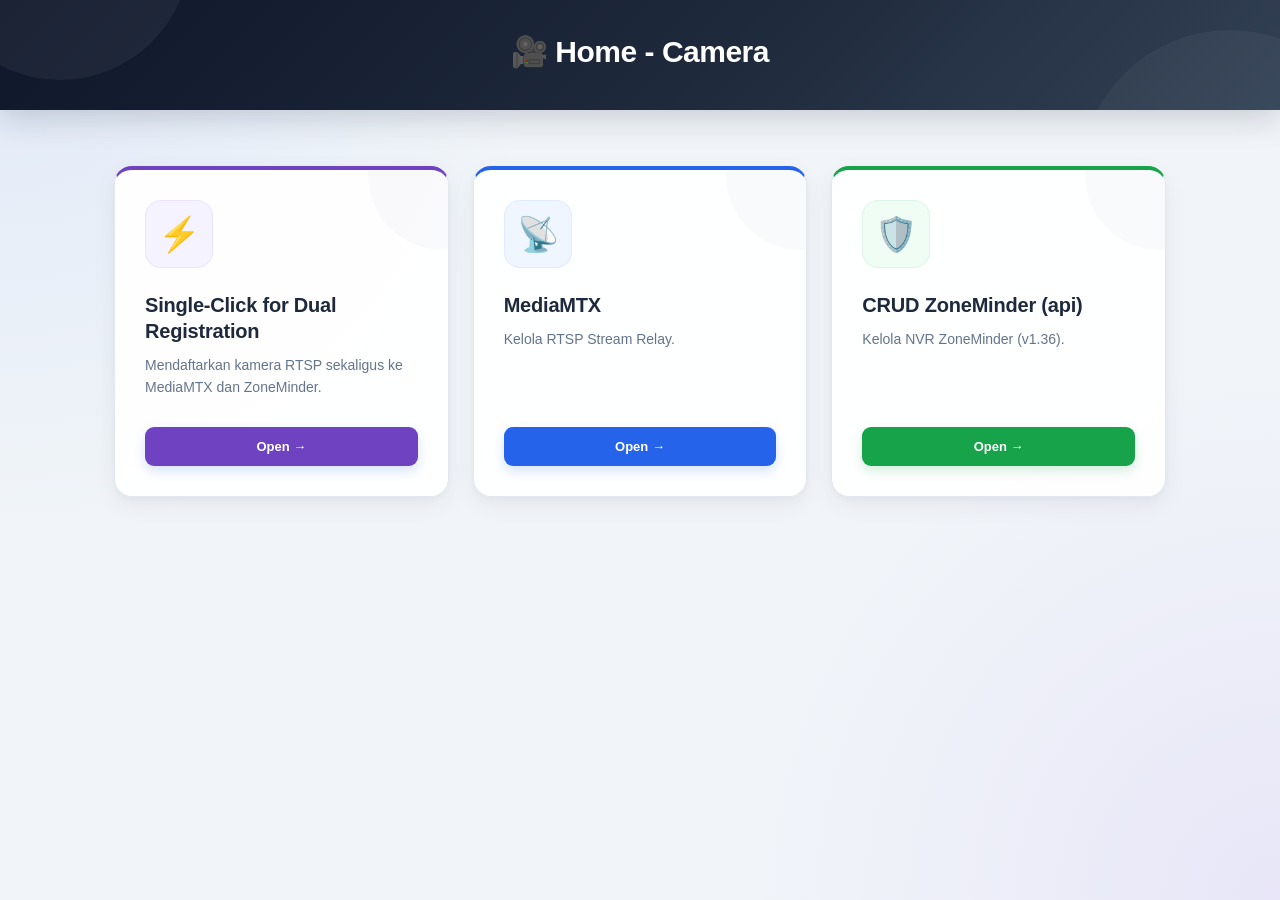
==== html_dashboard/index.html @ dc520fe9 "Update project" ====
<!DOCTYPE html>
<html lang="id">
  <head>
    <meta charset="UTF-8">
    <meta name="viewport" content="width=device-width, initial-scale=1.0">
    <title>UI Interface — Central Camera Management Portal</title>
    <style>
      :root {
        --primary-color: #1e293b;
        --primary-dark: #0f172a;
        --accent-color: #2563eb;
        --success-color: #16a34a;
        --purple-color: #7c3aed;
        --bg-color: #f1f5f9;
        --card-bg: rgba(255, 255, 255, 0.96);
        --text-color: #334155;
        --muted-color: #64748b;
        --border-color: #e2e8f0;
      }

      * {
        box-sizing: border-box;
      }

      body {
        margin: 0;
        min-height: 100vh;
        font-family: "Segoe UI", Tahoma, Geneva, Verdana, sans-serif;
        color: var(--text-color);
        background: radial-gradient(circle at top left, rgba(37, 99, 235, 0.08), transparent 35%), radial-gradient(circle at bottom right, rgba(124, 58, 237, 0.08), transparent 35%), var(--bg-color);
        display: flex;
        flex-direction: column;
      }

      header {
        position: relative;
        padding: 34px 24px;
        text-align: center;
        color: #fff;
        background: linear-gradient(135deg, #0f172a 0%, #1e293b 55%, #334155 100%);
        box-shadow: 0 8px 30px rgba(15, 23, 42, 0.18);
        overflow: hidden;
      }

      header::before,
      header::after {
        content: "";
        position: absolute;
        border-radius: 50%;
        pointer-events: none;
      }

      header::before {
        width: 260px;
        height: 260px;
        top: -180px;
        left: -70px;
        background: rgba(255, 255, 255, 0.05);
      }

      header::after {
        width: 300px;
        height: 300px;
        right: -100px;
        bottom: -220px;
        background: rgba(255, 255, 255, 0.04);
      }

      header h1 {
        position: relative;
        z-index: 1;
        margin: 0;
        font-size: clamp(22px, 4vw, 30px);
        font-weight: 700;
        letter-spacing: -0.5px;
      }

      header p {
        margin: 7px 0 0;
        font-size: 13px;
        opacity: 0.8;
      }

      .container {
        width: 100%;
        max-width: 1100px;
        margin: 0 auto;
        padding: 56px 24px 70px;
      }

      .portal-grid {
        display: grid;
        grid-template-columns: repeat(3, minmax(0, 1fr));
        gap: 24px;
      }

      .portal-card {
        position: relative;
        min-height: 310px;
        padding: 30px;
        display: flex;
        flex-direction: column;
        justify-content: space-between;
        overflow: hidden;
        color: inherit;
        text-decoration: none;
        background: var(--card-bg);
        border: 1px solid var(--border-color);
        border-top: 4px solid var(--accent-color);
        border-radius: 18px;
        box-shadow: 0 8px 25px rgba(15, 23, 42, 0.06), 0 2px 5px rgba(15, 23, 42, 0.03);
        transition: transform 0.25s ease, box-shadow 0.25s ease, border-color 0.25s ease;
      }

      .portal-card::after {
        content: "";
        position: absolute;
        width: 150px;
        height: 150px;
        right: -70px;
        top: -70px;
        border-radius: 50%;
        background: currentColor;
        opacity: 0.025;
        pointer-events: none;
      }

      .portal-card:hover {
        transform: translateY(-7px);
        box-shadow: 0 18px 40px rgba(15, 23, 42, 0.12), 0 5px 12px rgba(15, 23, 42, 0.05);
      }

      .portal-card:active {
        transform: translateY(-3px);
      }

      .portal-card.zm {
        border-top-color: var(--success-color);
      }

      .icon {
        width: 68px;
        height: 68px;
        margin-bottom: 24px;
        display: flex;
        align-items: center;
        justify-content: center;
        font-size: 34px;
        border-radius: 16px;
        background: #eff6ff;
        box-shadow: inset 0 0 0 1px rgba(37, 99, 235, 0.08);
      }

      .portal-card:nth-child(1) .icon {
        background: #f5f3ff;
        box-shadow: inset 0 0 0 1px rgba(124, 58, 237, 0.08);
      }

      .portal-card.zm .icon {
        background: #f0fdf4;
        box-shadow: inset 0 0 0 1px rgba(22, 163, 74, 0.08);
      }

      .title {
        margin-bottom: 10px;
        color: var(--primary-color);
        font-size: 20px;
        line-height: 1.3;
        font-weight: 700;
        letter-spacing: -0.2px;
      }

      .desc {
        max-width: 290px;
        margin: 0 0 28px;
        color: var(--muted-color);
        font-size: 14px;
        line-height: 1.6;
      }

      .btn-enter {
        width: 100%;
        padding: 12px 18px;
        display: block;
        color: #fff;
        background: var(--accent-color);
        border-radius: 9px;
        font-size: 13px;
        font-weight: 700;
        text-align: center;
        box-shadow: 0 5px 12px rgba(37, 99, 235, 0.18);
        transition: transform 0.2s ease, filter 0.2s ease, box-shadow 0.2s ease;
      }

      .portal-card:hover .btn-enter {
        filter: brightness(1.05);
        transform: translateY(-1px);
      }

      .portal-card.zm .btn-enter {
        background: var(--success-color);
        box-shadow: 0 5px 12px rgba(22, 163, 74, 0.18);
      }

      @media (max-width: 900px) {
        .portal-grid {
          grid-template-columns: repeat(2, minmax(0, 1fr));
        }
      }

      @media (max-width: 620px) {
        header {
          padding: 28px 18px;
        }

        .container {
          padding: 34px 18px 50px;
        }

        .portal-grid {
          grid-template-columns: 1fr;
          gap: 18px;
        }

        .portal-card {
          min-height: 280px;
          padding: 25px;
        }

        .icon {
          width: 60px;
          height: 60px;
          margin-bottom: 20px;
          font-size: 30px;
        }

        .title {
          font-size: 19px;
        }
      }

      @media (prefers-reduced-motion: reduce) {

        .portal-card,
        .btn-enter {
          transition: none;
        }
      }
    </style>
  </head>
  <body>
    <header>
      <h1>🎥 Home - Camera</h1>
      <p></p>
    </header>
    <div class="container">
      <div class="portal-grid">
        <!-- Kartu Menu Baru di index.html -->
        <a href="unified_add.html" class="portal-card" style="border-top-color: #6f42c1;">
          <div>
            <div class="icon">⚡</div>
            <div class="title"> Single-Click for Dual Registration </div>
            <div class="desc"> Mendaftarkan kamera RTSP sekaligus ke MediaMTX dan ZoneMinder. </div>
          </div>
          <div class="btn-enter" style="background: #6f42c1;"> Open &rarr; </div>
        </a>
        <!-- Menu 1: MediaMTX -->
        <a href="mediamtx.html" class="portal-card">
          <div>
            <div class="icon">📡</div>
            <div class="title"> MediaMTX </div>
            <div class="desc"> Kelola RTSP Stream Relay. </div>
          </div>
          <div class="btn-enter"> Open &rarr; </div>
        </a>
        <!-- Menu 2: ZoneMinder -->
        <a href="zoneminder.html" class="portal-card zm">
          <div>
            <div class="icon">🛡️</div>
            <div class="title"> CRUD ZoneMinder (api) </div>
            <div class="desc"> Kelola NVR ZoneMinder (v1.36). </div>
          </div>
          <div class="btn-enter"> Open &rarr; </div>
        </a>
      </div>
    </div>
  </body>
</html>
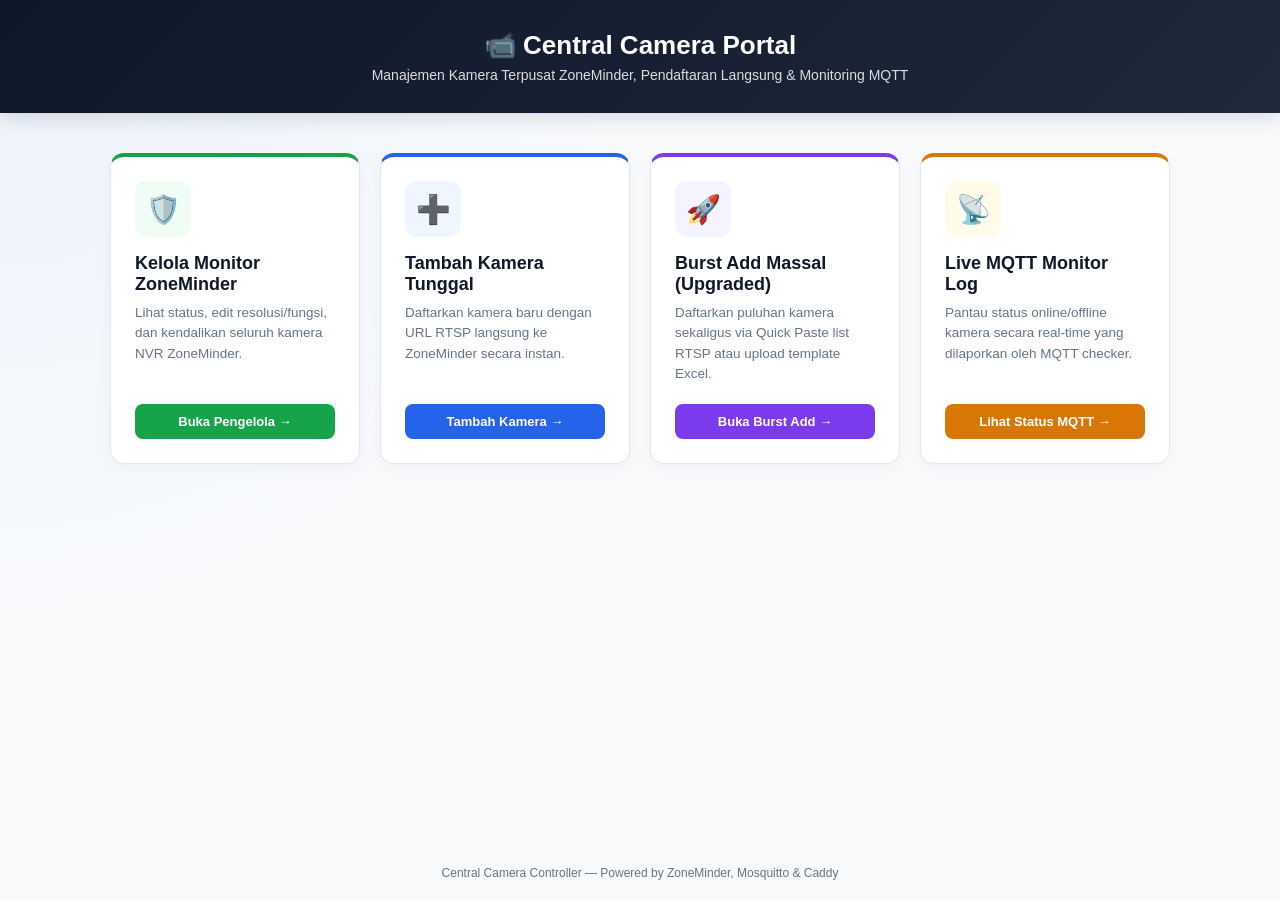
==== commit 8101704b: "yang baru" ====
--- a/html_dashboard/index.html
+++ b/html_dashboard/index.html
@@ -1,288 +1,166 @@
 <!DOCTYPE html>
 <html lang="id">
-  <head>
-    <meta charset="UTF-8">
-    <meta name="viewport" content="width=device-width, initial-scale=1.0">
-    <title>UI Interface — Central Camera Management Portal</title>
-    <style>
-      :root {
-        --primary-color: #1e293b;
-        --primary-dark: #0f172a;
-        --accent-color: #2563eb;
-        --success-color: #16a34a;
-        --purple-color: #7c3aed;
-        --bg-color: #f1f5f9;
-        --card-bg: rgba(255, 255, 255, 0.96);
-        --text-color: #334155;
-        --muted-color: #64748b;
-        --border-color: #e2e8f0;
-      }
+<head>
+  <meta charset="UTF-8">
+  <meta name="viewport" content="width=device-width, initial-scale=1.0">
+  <title>CCTV Management Portal - ZoneMinder</title>
+  <style>
+    :root {
+      --primary-color: #0f172a;
+      --accent-color: #2563eb;
+      --success-color: #16a34a;
+      --purple-color: #7c3aed;
+      --amber-color: #d97706;
+      --bg-color: #f8fafc;
+      --card-bg: #ffffff;
+      --text-color: #1e293b;
+      --muted-color: #64748b;
+      --border-color: #e2e8f0;
+    }
+    * { box-sizing: border-box; margin: 0; padding: 0; }
+    body {
+      min-height: 100vh;
+      font-family: -apple-system, BlinkMacSystemFont, "Segoe UI", Roboto, "Helvetica Neue", Arial, sans-serif;
+      color: var(--text-color);
+      background: radial-gradient(circle at top left, rgba(37, 99, 235, 0.05), transparent 40%), var(--bg-color);
+      display: flex;
+      flex-direction: column;
+    }
+    header {
+      padding: 30px 20px;
+      text-align: center;
+      color: #fff;
+      background: linear-gradient(135deg, #0f172a 0%, #1e293b 100%);
+      box-shadow: 0 4px 20px rgba(15, 23, 42, 0.15);
+    }
+    header h1 { font-size: 26px; font-weight: 700; margin-bottom: 6px; }
+    header p { font-size: 14px; opacity: 0.85; }
+    .container {
+      width: 100%;
+      max-width: 1100px;
+      margin: 0 auto;
+      padding: 40px 20px 60px;
+    }
+    .portal-grid {
+      display: grid;
+      grid-template-columns: repeat(auto-fit, minmax(240px, 1fr));
+      gap: 20px;
+    }
+    .portal-card {
+      min-height: 260px;
+      padding: 24px;
+      display: flex;
+      flex-direction: column;
+      justify-content: space-between;
+      color: inherit;
+      text-decoration: none;
+      background: var(--card-bg);
+      border: 1px solid var(--border-color);
+      border-top: 4px solid var(--accent-color);
+      border-radius: 14px;
+      box-shadow: 0 4px 15px rgba(15, 23, 42, 0.04);
+      transition: transform 0.2s, box-shadow 0.2s;
+    }
+    .portal-card:hover {
+      transform: translateY(-5px);
+      box-shadow: 0 12px 30px rgba(15, 23, 42, 0.1);
+    }
+    .icon {
+      width: 56px;
+      height: 56px;
+      margin-bottom: 16px;
+      display: flex;
+      align-items: center;
+      justify-content: center;
+      font-size: 28px;
+      border-radius: 12px;
+      background: #eff6ff;
+    }
+    .title {
+      font-size: 18px;
+      font-weight: 700;
+      color: var(--primary-color);
+      margin-bottom: 8px;
+    }
+    .desc {
+      font-size: 13.5px;
+      color: var(--muted-color);
+      line-height: 1.5;
+      margin-bottom: 20px;
+    }
+    .btn-enter {
+      width: 100%;
+      padding: 10px;
+      color: #fff;
+      background: var(--accent-color);
+      border-radius: 8px;
+      font-size: 13px;
+      font-weight: 600;
+      text-align: center;
+      transition: filter 0.2s;
+    }
+    .portal-card:hover .btn-enter { filter: brightness(1.1); }
+    footer {
+      text-align: center;
+      padding: 20px;
+      font-size: 12px;
+      color: var(--muted-color);
+      margin-top: auto;
+    }
+  </style>
+</head>
+<body>
+  <header>
+    <h1>📹 Central Camera Portal</h1>
+    <p>Manajemen Kamera Terpusat ZoneMinder, Pendaftaran Langsung & Monitoring MQTT</p>
+  </header>
 
-      * {
-        box-sizing: border-box;
-      }
+  <div class="container">
+    <div class="portal-grid">
+      <!-- Card 1: ZoneMinder CRUD -->
+      <a href="zoneminder.html" class="portal-card" style="border-top-color: #16a34a;">
+        <div>
+          <div class="icon" style="background: #f0fdf4;">🛡️</div>
+          <div class="title">Kelola Monitor ZoneMinder</div>
+          <div class="desc">Lihat status, edit resolusi/fungsi, dan kendalikan seluruh kamera NVR ZoneMinder.</div>
+        </div>
+        <div class="btn-enter" style="background: #16a34a;">Buka Pengelola &rarr;</div>
+      </a>
 
-      body {
-        margin: 0;
-        min-height: 100vh;
-        font-family: "Segoe UI", Tahoma, Geneva, Verdana, sans-serif;
-        color: var(--text-color);
-        background: radial-gradient(circle at top left, rgba(37, 99, 235, 0.08), transparent 35%), radial-gradient(circle at bottom right, rgba(124, 58, 237, 0.08), transparent 35%), var(--bg-color);
-        display: flex;
-        flex-direction: column;
-      }
+      <!-- Card 2: Single Add Camera -->
+      <a href="add_camera.html" class="portal-card" style="border-top-color: #2563eb;">
+        <div>
+          <div class="icon" style="background: #eff6ff;">➕</div>
+          <div class="title">Tambah Kamera Tunggal</div>
+          <div class="desc">Daftarkan kamera baru dengan URL RTSP langsung ke ZoneMinder secara instan.</div>
+        </div>
+        <div class="btn-enter" style="background: #2563eb;">Tambah Kamera &rarr;</div>
+      </a>
 
-      header {
-        position: relative;
-        padding: 34px 24px;
-        text-align: center;
-        color: #fff;
-        background: linear-gradient(135deg, #0f172a 0%, #1e293b 55%, #334155 100%);
-        box-shadow: 0 8px 30px rgba(15, 23, 42, 0.18);
-        overflow: hidden;
-      }
+      <!-- Card 3: Upgraded Burst Add -->
+      <a href="burst.html" class="portal-card" style="border-top-color: #7c3aed;">
+        <div>
+          <div class="icon" style="background: #f5f3ff;">🚀</div>
+          <div class="title">Burst Add Massal (Upgraded)</div>
+          <div class="desc">Daftarkan puluhan kamera sekaligus via Quick Paste list RTSP atau upload template Excel.</div>
+        </div>
+        <div class="btn-enter" style="background: #7c3aed;">Buka Burst Add &rarr;</div>
+      </a>
 
-      header::before,
-      header::after {
-        content: "";
-        position: absolute;
-        border-radius: 50%;
-        pointer-events: none;
-      }
+      <!-- Card 4: MQTT Live Log -->
+      <a href="log_display.html" class="portal-card" style="border-top-color: #d97706;">
+        <div>
+          <div class="icon" style="background: #fffbeb;">📡</div>
+          <div class="title">Live MQTT Monitor Log</div>
+          <div class="desc">Pantau status online/offline kamera secara real-time yang dilaporkan oleh MQTT checker.</div>
+        </div>
+        <div class="btn-enter" style="background: #d97706;">Lihat Status MQTT &rarr;</div>
+      </a>
+    </div>
+  </div>
 
-      header::before {
-        width: 260px;
-        height: 260px;
-        top: -180px;
-        left: -70px;
-        background: rgba(255, 255, 255, 0.05);
-      }
-
-      header::after {
-        width: 300px;
-        height: 300px;
-        right: -100px;
-        bottom: -220px;
-        background: rgba(255, 255, 255, 0.04);
-      }
-
-      header h1 {
-        position: relative;
-        z-index: 1;
-        margin: 0;
-        font-size: clamp(22px, 4vw, 30px);
-        font-weight: 700;
-        letter-spacing: -0.5px;
-      }
-
-      header p {
-        margin: 7px 0 0;
-        font-size: 13px;
-        opacity: 0.8;
-      }
-
-      .container {
-        width: 100%;
-        max-width: 1100px;
-        margin: 0 auto;
-        padding: 56px 24px 70px;
-      }
-
-      .portal-grid {
-        display: grid;
-        grid-template-columns: repeat(3, minmax(0, 1fr));
-        gap: 24px;
-      }
-
-      .portal-card {
-        position: relative;
-        min-height: 310px;
-        padding: 30px;
-        display: flex;
-        flex-direction: column;
-        justify-content: space-between;
-        overflow: hidden;
-        color: inherit;
-        text-decoration: none;
-        background: var(--card-bg);
-        border: 1px solid var(--border-color);
-        border-top: 4px solid var(--accent-color);
-        border-radius: 18px;
-        box-shadow: 0 8px 25px rgba(15, 23, 42, 0.06), 0 2px 5px rgba(15, 23, 42, 0.03);
-        transition: transform 0.25s ease, box-shadow 0.25s ease, border-color 0.25s ease;
-      }
-
-      .portal-card::after {
-        content: "";
-        position: absolute;
-        width: 150px;
-        height: 150px;
-        right: -70px;
-        top: -70px;
-        border-radius: 50%;
-        background: currentColor;
-        opacity: 0.025;
-        pointer-events: none;
-      }
-
-      .portal-card:hover {
-        transform: translateY(-7px);
-        box-shadow: 0 18px 40px rgba(15, 23, 42, 0.12), 0 5px 12px rgba(15, 23, 42, 0.05);
-      }
-
-      .portal-card:active {
-        transform: translateY(-3px);
-      }
-
-      .portal-card.zm {
-        border-top-color: var(--success-color);
-      }
-
-      .icon {
-        width: 68px;
-        height: 68px;
-        margin-bottom: 24px;
-        display: flex;
-        align-items: center;
-        justify-content: center;
-        font-size: 34px;
-        border-radius: 16px;
-        background: #eff6ff;
-        box-shadow: inset 0 0 0 1px rgba(37, 99, 235, 0.08);
-      }
-
-      .portal-card:nth-child(1) .icon {
-        background: #f5f3ff;
-        box-shadow: inset 0 0 0 1px rgba(124, 58, 237, 0.08);
-      }
-
-      .portal-card.zm .icon {
-        background: #f0fdf4;
-        box-shadow: inset 0 0 0 1px rgba(22, 163, 74, 0.08);
-      }
-
-      .title {
-        margin-bottom: 10px;
-        color: var(--primary-color);
-        font-size: 20px;
-        line-height: 1.3;
-        font-weight: 700;
-        letter-spacing: -0.2px;
-      }
-
-      .desc {
-        max-width: 290px;
-        margin: 0 0 28px;
-        color: var(--muted-color);
-        font-size: 14px;
-        line-height: 1.6;
-      }
-
-      .btn-enter {
-        width: 100%;
-        padding: 12px 18px;
-        display: block;
-        color: #fff;
-        background: var(--accent-color);
-        border-radius: 9px;
-        font-size: 13px;
-        font-weight: 700;
-        text-align: center;
-        box-shadow: 0 5px 12px rgba(37, 99, 235, 0.18);
-        transition: transform 0.2s ease, filter 0.2s ease, box-shadow 0.2s ease;
-      }
-
-      .portal-card:hover .btn-enter {
-        filter: brightness(1.05);
-        transform: translateY(-1px);
-      }
-
-      .portal-card.zm .btn-enter {
-        background: var(--success-color);
-        box-shadow: 0 5px 12px rgba(22, 163, 74, 0.18);
-      }
-
-      @media (max-width: 900px) {
-        .portal-grid {
-          grid-template-columns: repeat(2, minmax(0, 1fr));
-        }
-      }
-
-      @media (max-width: 620px) {
-        header {
-          padding: 28px 18px;
-        }
-
-        .container {
-          padding: 34px 18px 50px;
-        }
-
-        .portal-grid {
-          grid-template-columns: 1fr;
-          gap: 18px;
-        }
-
-        .portal-card {
-          min-height: 280px;
-          padding: 25px;
-        }
-
-        .icon {
-          width: 60px;
-          height: 60px;
-          margin-bottom: 20px;
-          font-size: 30px;
-        }
-
-        .title {
-          font-size: 19px;
-        }
-      }
-
-      @media (prefers-reduced-motion: reduce) {
-
-        .portal-card,
-        .btn-enter {
-          transition: none;
-        }
-      }
-    </style>
-  </head>
-  <body>
-    <header>
-      <h1>🎥 Home - Camera</h1>
-      <p></p>
-    </header>
-    <div class="container">
-      <div class="portal-grid">
-        <!-- Kartu Menu Baru di index.html -->
-        <a href="unified_add.html" class="portal-card" style="border-top-color: #6f42c1;">
-          <div>
-            <div class="icon">⚡</div>
-            <div class="title"> Single-Click for Dual Registration </div>
-            <div class="desc"> Mendaftarkan kamera RTSP sekaligus ke MediaMTX dan ZoneMinder. </div>
-          </div>
-          <div class="btn-enter" style="background: #6f42c1;"> Open &rarr; </div>
-        </a>
-        <!-- Menu 1: MediaMTX -->
-        <a href="mediamtx.html" class="portal-card">
-          <div>
-            <div class="icon">📡</div>
-            <div class="title"> MediaMTX </div>
-            <div class="desc"> Kelola RTSP Stream Relay. </div>
-          </div>
-          <div class="btn-enter"> Open &rarr; </div>
-        </a>
-        <!-- Menu 2: ZoneMinder -->
-        <a href="zoneminder.html" class="portal-card zm">
-          <div>
-            <div class="icon">🛡️</div>
-            <div class="title"> CRUD ZoneMinder (api) </div>
-            <div class="desc"> Kelola NVR ZoneMinder (v1.36). </div>
-          </div>
-          <div class="btn-enter"> Open &rarr; </div>
-        </a>
-      </div>
-    </div>
-  </body>
+  <footer>
+    Central Camera Controller &mdash; Powered by ZoneMinder, Mosquitto & Caddy
+  </footer>
+</body>
 </html>
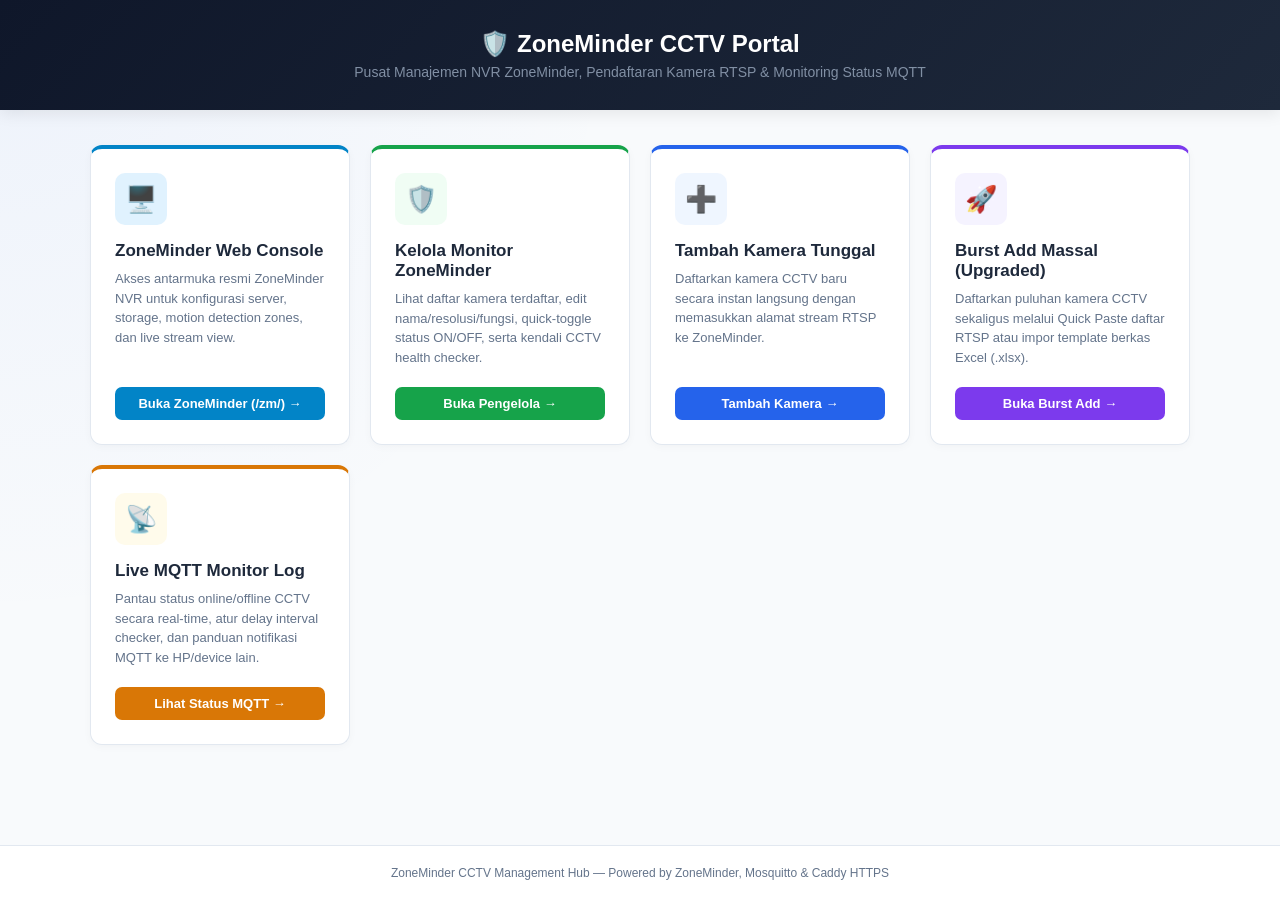
==== commit 308d7849: "update" ====
--- a/html_dashboard/index.html
+++ b/html_dashboard/index.html
@@ -3,156 +3,183 @@
 <head>
   <meta charset="UTF-8">
   <meta name="viewport" content="width=device-width, initial-scale=1.0">
-  <title>CCTV Management Portal - ZoneMinder</title>
+  <title>ZoneMinder CCTV Management Portal</title>
   <style>
+    * { box-sizing: border-box; margin: 0; padding: 0; }
     :root {
-      --primary-color: #0f172a;
-      --accent-color: #2563eb;
-      --success-color: #16a34a;
-      --purple-color: #7c3aed;
-      --amber-color: #d97706;
-      --bg-color: #f8fafc;
-      --card-bg: #ffffff;
-      --text-color: #1e293b;
-      --muted-color: #64748b;
-      --border-color: #e2e8f0;
+      --primary: #2563eb;
+      --primary-dark: #1d4ed8;
+      --success: #16a34a;
+      --danger: #dc2626;
+      --warning: #d97706;
+      --bg: #f8fafc;
+      --card: #ffffff;
+      --border: #e2e8f0;
+      --text: #1e293b;
+      --muted: #64748b;
     }
-    * { box-sizing: border-box; margin: 0; padding: 0; }
     body {
       min-height: 100vh;
       font-family: -apple-system, BlinkMacSystemFont, "Segoe UI", Roboto, "Helvetica Neue", Arial, sans-serif;
-      color: var(--text-color);
-      background: radial-gradient(circle at top left, rgba(37, 99, 235, 0.05), transparent 40%), var(--bg-color);
+      color: var(--text);
+      background: radial-gradient(circle at top left, rgba(37, 99, 235, 0.05), transparent 40%), var(--bg);
       display: flex;
       flex-direction: column;
     }
     header {
+      background: linear-gradient(135deg, #0f172a, #1e293b);
+      color: white;
       padding: 30px 20px;
       text-align: center;
-      color: #fff;
-      background: linear-gradient(135deg, #0f172a 0%, #1e293b 100%);
-      box-shadow: 0 4px 20px rgba(15, 23, 42, 0.15);
+      box-shadow: 0 4px 15px rgba(0,0,0,0.08);
     }
-    header h1 { font-size: 26px; font-weight: 700; margin-bottom: 6px; }
-    header p { font-size: 14px; opacity: 0.85; }
+    header h1 {
+      font-size: 24px;
+      font-weight: 700;
+      margin-bottom: 6px;
+      display: flex;
+      align-items: center;
+      justify-content: center;
+      gap: 10px;
+    }
+    header p {
+      font-size: 14px;
+      opacity: 0.85;
+      color: #94a3b8;
+    }
     .container {
       width: 100%;
-      max-width: 1100px;
+      max-width: 1140px;
       margin: 0 auto;
-      padding: 40px 20px 60px;
+      padding: 35px 20px 50px;
+      flex: 1;
     }
     .portal-grid {
       display: grid;
-      grid-template-columns: repeat(auto-fit, minmax(240px, 1fr));
+      grid-template-columns: repeat(auto-fit, minmax(250px, 1fr));
       gap: 20px;
     }
     .portal-card {
-      min-height: 260px;
+      min-height: 270px;
       padding: 24px;
       display: flex;
       flex-direction: column;
       justify-content: space-between;
       color: inherit;
       text-decoration: none;
-      background: var(--card-bg);
-      border: 1px solid var(--border-color);
-      border-top: 4px solid var(--accent-color);
-      border-radius: 14px;
-      box-shadow: 0 4px 15px rgba(15, 23, 42, 0.04);
+      background: var(--card);
+      border: 1px solid var(--border);
+      border-top: 4px solid var(--primary);
+      border-radius: 12px;
+      box-shadow: 0 2px 8px rgba(0,0,0,0.03);
       transition: transform 0.2s, box-shadow 0.2s;
     }
     .portal-card:hover {
-      transform: translateY(-5px);
-      box-shadow: 0 12px 30px rgba(15, 23, 42, 0.1);
+      transform: translateY(-4px);
+      box-shadow: 0 10px 25px rgba(0,0,0,0.08);
     }
     .icon {
-      width: 56px;
-      height: 56px;
+      width: 52px;
+      height: 52px;
       margin-bottom: 16px;
       display: flex;
       align-items: center;
       justify-content: center;
-      font-size: 28px;
-      border-radius: 12px;
-      background: #eff6ff;
+      font-size: 26px;
+      border-radius: 10px;
     }
     .title {
-      font-size: 18px;
+      font-size: 17px;
       font-weight: 700;
-      color: var(--primary-color);
+      color: var(--text);
       margin-bottom: 8px;
     }
     .desc {
-      font-size: 13.5px;
-      color: var(--muted-color);
+      font-size: 13px;
+      color: var(--muted);
       line-height: 1.5;
       margin-bottom: 20px;
     }
     .btn-enter {
       width: 100%;
-      padding: 10px;
+      padding: 9px 14px;
       color: #fff;
-      background: var(--accent-color);
-      border-radius: 8px;
+      background: var(--primary);
+      border-radius: 7px;
       font-size: 13px;
       font-weight: 600;
       text-align: center;
       transition: filter 0.2s;
+      display: flex;
+      align-items: center;
+      justify-content: center;
+      gap: 6px;
     }
     .portal-card:hover .btn-enter { filter: brightness(1.1); }
     footer {
       text-align: center;
       padding: 20px;
       font-size: 12px;
-      color: var(--muted-color);
-      margin-top: auto;
+      color: var(--muted);
+      border-top: 1px solid var(--border);
+      background: #fff;
     }
   </style>
 </head>
 <body>
   <header>
-    <h1>📹 Central Camera Portal</h1>
-    <p>Manajemen Kamera Terpusat ZoneMinder, Pendaftaran Langsung & Monitoring MQTT</p>
+    <h1>🛡️ ZoneMinder CCTV Portal</h1>
+    <p>Pusat Manajemen NVR ZoneMinder, Pendaftaran Kamera RTSP & Monitoring Status MQTT</p>
   </header>
 
   <div class="container">
     <div class="portal-grid">
-      <!-- Card 1: ZoneMinder CRUD -->
+      <!-- Card 1: Official ZoneMinder Web Console -->
+      <a href="/zm/" target="_blank" class="portal-card" style="border-top-color: #0284c7;">
+        <div>
+          <div class="icon" style="background: #e0f2fe;">🖥️</div>
+          <div class="title">ZoneMinder Web Console</div>
+          <div class="desc">Akses antarmuka resmi ZoneMinder NVR untuk konfigurasi server, storage, motion detection zones, dan live stream view.</div>
+        </div>
+        <div class="btn-enter" style="background: #0284c7;">Buka ZoneMinder (/zm/) &rarr;</div>
+      </a>
+
+      <!-- Card 2: ZoneMinder Camera Manager -->
       <a href="zoneminder.html" class="portal-card" style="border-top-color: #16a34a;">
         <div>
           <div class="icon" style="background: #f0fdf4;">🛡️</div>
           <div class="title">Kelola Monitor ZoneMinder</div>
-          <div class="desc">Lihat status, edit resolusi/fungsi, dan kendalikan seluruh kamera NVR ZoneMinder.</div>
+          <div class="desc">Lihat daftar kamera terdaftar, edit nama/resolusi/fungsi, quick-toggle status ON/OFF, serta kendali CCTV health checker.</div>
         </div>
         <div class="btn-enter" style="background: #16a34a;">Buka Pengelola &rarr;</div>
       </a>
 
-      <!-- Card 2: Single Add Camera -->
+      <!-- Card 3: Single Camera Add -->
       <a href="add_camera.html" class="portal-card" style="border-top-color: #2563eb;">
         <div>
           <div class="icon" style="background: #eff6ff;">➕</div>
           <div class="title">Tambah Kamera Tunggal</div>
-          <div class="desc">Daftarkan kamera baru dengan URL RTSP langsung ke ZoneMinder secara instan.</div>
+          <div class="desc">Daftarkan kamera CCTV baru secara instan langsung dengan memasukkan alamat stream RTSP ke ZoneMinder.</div>
         </div>
         <div class="btn-enter" style="background: #2563eb;">Tambah Kamera &rarr;</div>
       </a>
 
-      <!-- Card 3: Upgraded Burst Add -->
+      <!-- Card 4: Upgraded Burst Add -->
       <a href="burst.html" class="portal-card" style="border-top-color: #7c3aed;">
         <div>
           <div class="icon" style="background: #f5f3ff;">🚀</div>
           <div class="title">Burst Add Massal (Upgraded)</div>
-          <div class="desc">Daftarkan puluhan kamera sekaligus via Quick Paste list RTSP atau upload template Excel.</div>
+          <div class="desc">Daftarkan puluhan kamera CCTV sekaligus melalui Quick Paste daftar RTSP atau impor template berkas Excel (.xlsx).</div>
         </div>
         <div class="btn-enter" style="background: #7c3aed;">Buka Burst Add &rarr;</div>
       </a>
 
-      <!-- Card 4: MQTT Live Log -->
+      <!-- Card 5: MQTT Live Log & Notification Center -->
       <a href="log_display.html" class="portal-card" style="border-top-color: #d97706;">
         <div>
           <div class="icon" style="background: #fffbeb;">📡</div>
           <div class="title">Live MQTT Monitor Log</div>
-          <div class="desc">Pantau status online/offline kamera secara real-time yang dilaporkan oleh MQTT checker.</div>
+          <div class="desc">Pantau status online/offline CCTV secara real-time, atur delay interval checker, dan panduan notifikasi MQTT ke HP/device lain.</div>
         </div>
         <div class="btn-enter" style="background: #d97706;">Lihat Status MQTT &rarr;</div>
       </a>
@@ -160,7 +187,7 @@
   </div>
 
   <footer>
-    Central Camera Controller &mdash; Powered by ZoneMinder, Mosquitto & Caddy
+    ZoneMinder CCTV Management Hub &mdash; Powered by ZoneMinder, Mosquitto & Caddy HTTPS
   </footer>
 </body>
 </html>
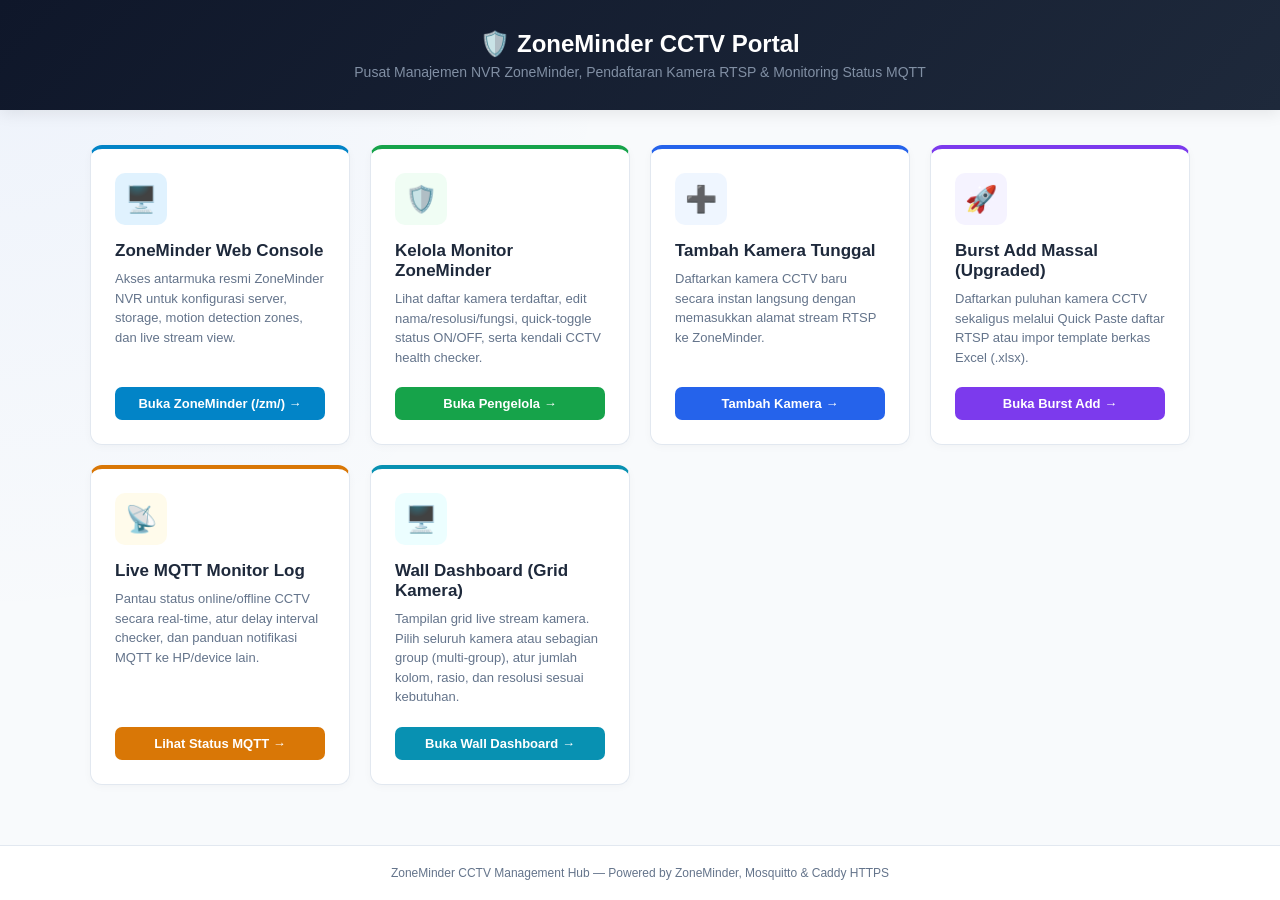
==== commit 5c215e3a: "minor update" ====
--- a/html_dashboard/index.html
+++ b/html_dashboard/index.html
@@ -183,6 +183,16 @@
         </div>
         <div class="btn-enter" style="background: #d97706;">Lihat Status MQTT &rarr;</div>
       </a>
+
+      <!-- Card 6: Wall Dashboard (Camera Grid) -->
+      <a href="/wall" class="portal-card" style="border-top-color: #0891b2;">
+        <div>
+          <div class="icon" style="background: #ecfeff;">🖥️</div>
+          <div class="title">Wall Dashboard (Grid Kamera)</div>
+          <div class="desc">Tampilan grid live stream kamera. Pilih seluruh kamera atau sebagian group (multi-group), atur jumlah kolom, rasio, dan resolusi sesuai kebutuhan.</div>
+        </div>
+        <div class="btn-enter" style="background: #0891b2;">Buka Wall Dashboard &rarr;</div>
+      </a>
     </div>
   </div>
 
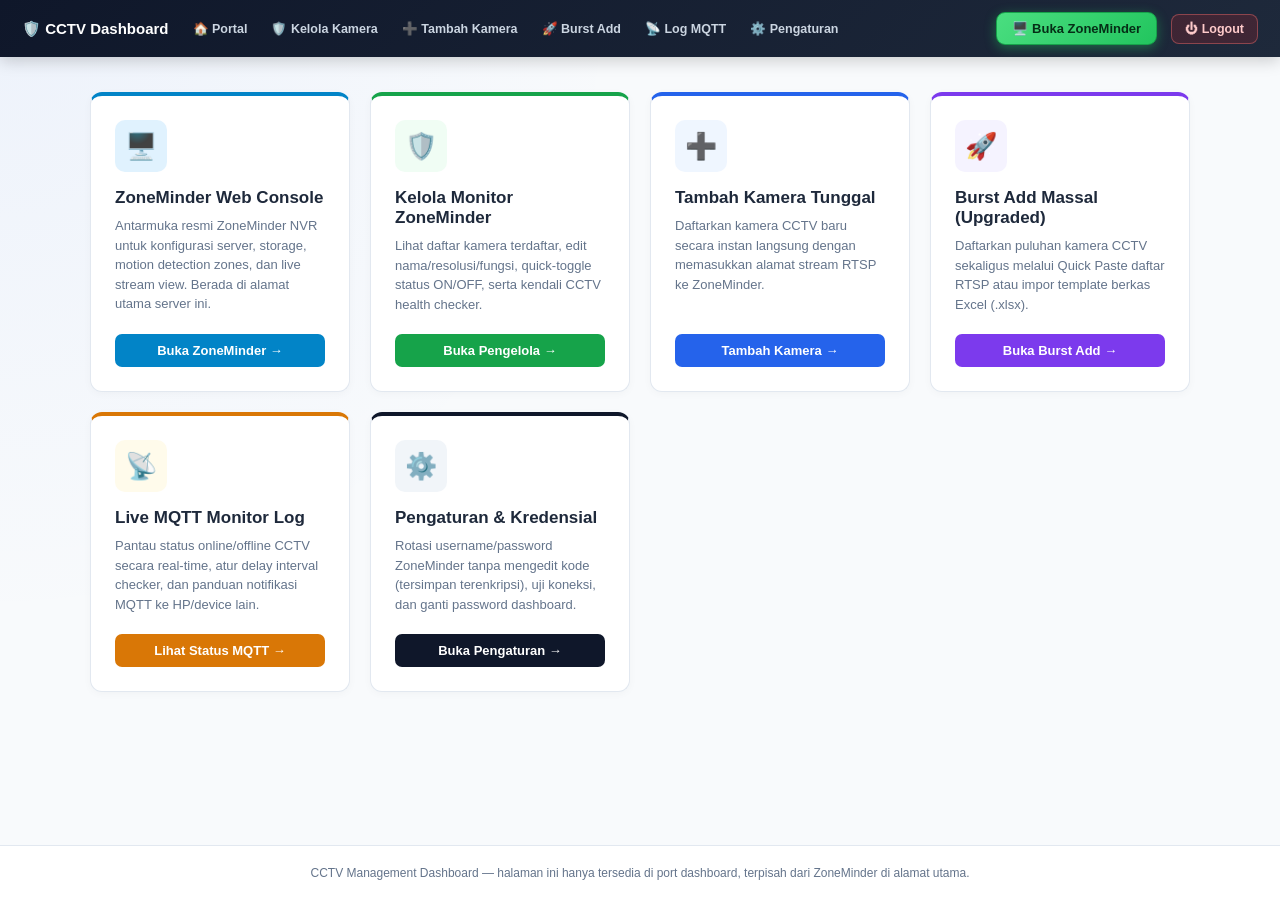
==== commit a86f5a80: "update" ====
--- a/html_dashboard/index.html
+++ b/html_dashboard/index.html
@@ -127,27 +127,27 @@
   </style>
 </head>
 <body>
-  <header>
-    <h1>🛡️ ZoneMinder CCTV Portal</h1>
-    <p>Pusat Manajemen NVR ZoneMinder, Pendaftaran Kamera RTSP & Monitoring Status MQTT</p>
-  </header>
+  <!-- Header navigasi bersama: tautan ZoneMinder ditonjolkan + tombol logout -->
+  <header id="dashHeader"></header>
 
   <div class="container">
     <div class="portal-grid">
-      <!-- Card 1: Official ZoneMinder Web Console -->
-      <a href="/zm/" target="_blank" class="portal-card" style="border-top-color: #0284c7;">
-        <div>
-          <div class="icon" style="background: #e0f2fe;">🖥️</div>
+      <!-- Card 1: Official ZoneMinder Web Console.
+           ZM berada di ALAMAT UTAMA server, jadi tautan disusun dari hostname
+           yang sedang dipakai (tanpa path /zm/ dan tanpa hardcode IP). -->
+      <a href="/zm/" target="_blank" rel="noopener" class="portal-card" id="zmCard" style="border-top-color: #0284c7;">
+        <div>
+          <div class="icon" style="background: #e0f2fe;">&#128421;&#65039;</div>
           <div class="title">ZoneMinder Web Console</div>
-          <div class="desc">Akses antarmuka resmi ZoneMinder NVR untuk konfigurasi server, storage, motion detection zones, dan live stream view.</div>
-        </div>
-        <div class="btn-enter" style="background: #0284c7;">Buka ZoneMinder (/zm/) &rarr;</div>
+          <div class="desc">Antarmuka resmi ZoneMinder NVR untuk konfigurasi server, storage, motion detection zones, dan live stream view. Berada di alamat utama server ini.</div>
+        </div>
+        <div class="btn-enter" style="background: #0284c7;">Buka ZoneMinder &rarr;</div>
       </a>
 
       <!-- Card 2: ZoneMinder Camera Manager -->
       <a href="zoneminder.html" class="portal-card" style="border-top-color: #16a34a;">
         <div>
-          <div class="icon" style="background: #f0fdf4;">🛡️</div>
+          <div class="icon" style="background: #f0fdf4;">&#128737;&#65039;</div>
           <div class="title">Kelola Monitor ZoneMinder</div>
           <div class="desc">Lihat daftar kamera terdaftar, edit nama/resolusi/fungsi, quick-toggle status ON/OFF, serta kendali CCTV health checker.</div>
         </div>
@@ -157,7 +157,7 @@
       <!-- Card 3: Single Camera Add -->
       <a href="add_camera.html" class="portal-card" style="border-top-color: #2563eb;">
         <div>
-          <div class="icon" style="background: #eff6ff;">➕</div>
+          <div class="icon" style="background: #eff6ff;">&#10133;</div>
           <div class="title">Tambah Kamera Tunggal</div>
           <div class="desc">Daftarkan kamera CCTV baru secara instan langsung dengan memasukkan alamat stream RTSP ke ZoneMinder.</div>
         </div>
@@ -167,7 +167,7 @@
       <!-- Card 4: Upgraded Burst Add -->
       <a href="burst.html" class="portal-card" style="border-top-color: #7c3aed;">
         <div>
-          <div class="icon" style="background: #f5f3ff;">🚀</div>
+          <div class="icon" style="background: #f5f3ff;">&#128640;</div>
           <div class="title">Burst Add Massal (Upgraded)</div>
           <div class="desc">Daftarkan puluhan kamera CCTV sekaligus melalui Quick Paste daftar RTSP atau impor template berkas Excel (.xlsx).</div>
         </div>
@@ -177,27 +177,40 @@
       <!-- Card 5: MQTT Live Log & Notification Center -->
       <a href="log_display.html" class="portal-card" style="border-top-color: #d97706;">
         <div>
-          <div class="icon" style="background: #fffbeb;">📡</div>
+          <div class="icon" style="background: #fffbeb;">&#128225;</div>
           <div class="title">Live MQTT Monitor Log</div>
           <div class="desc">Pantau status online/offline CCTV secara real-time, atur delay interval checker, dan panduan notifikasi MQTT ke HP/device lain.</div>
         </div>
         <div class="btn-enter" style="background: #d97706;">Lihat Status MQTT &rarr;</div>
       </a>
 
-      <!-- Card 6: Wall Dashboard (Camera Grid) -->
-      <a href="/wall" class="portal-card" style="border-top-color: #0891b2;">
-        <div>
-          <div class="icon" style="background: #ecfeff;">🖥️</div>
-          <div class="title">Wall Dashboard (Grid Kamera)</div>
-          <div class="desc">Tampilan grid live stream kamera. Pilih seluruh kamera atau sebagian group (multi-group), atur jumlah kolom, rasio, dan resolusi sesuai kebutuhan.</div>
-        </div>
-        <div class="btn-enter" style="background: #0891b2;">Buka Wall Dashboard &rarr;</div>
+      <!-- Card 6: Pengaturan Dashboard -->
+      <a href="/settings" class="portal-card" style="border-top-color: #0f172a;">
+        <div>
+          <div class="icon" style="background: #f1f5f9;">&#9881;&#65039;</div>
+          <div class="title">Pengaturan &amp; Kredensial</div>
+          <div class="desc">Rotasi username/password ZoneMinder tanpa mengedit kode (tersimpan terenkripsi), uji koneksi, dan ganti password dashboard.</div>
+        </div>
+        <div class="btn-enter" style="background: #0f172a;">Buka Pengaturan &rarr;</div>
       </a>
     </div>
   </div>
 
   <footer>
-    ZoneMinder CCTV Management Hub &mdash; Powered by ZoneMinder, Mosquitto & Caddy HTTPS
+    CCTV Management Dashboard &mdash; halaman ini hanya tersedia di port dashboard,
+    terpisah dari ZoneMinder di alamat utama.
   </footer>
+
+  <script src="app_shell.js"></script>
+  <script>
+    // Tautan ZoneMinder mengikuti hostname yang sedang dipakai, sehingga tidak
+    // ada alamat/IP yang perlu diubah saat server berpindah jaringan.
+    (function () {
+      var card = document.getElementById('zmCard');
+      if (card) {
+        card.href = window.location.protocol + '//' + window.location.hostname + '/zm/';
+      }
+    })();
+  </script>
 </body>
 </html>
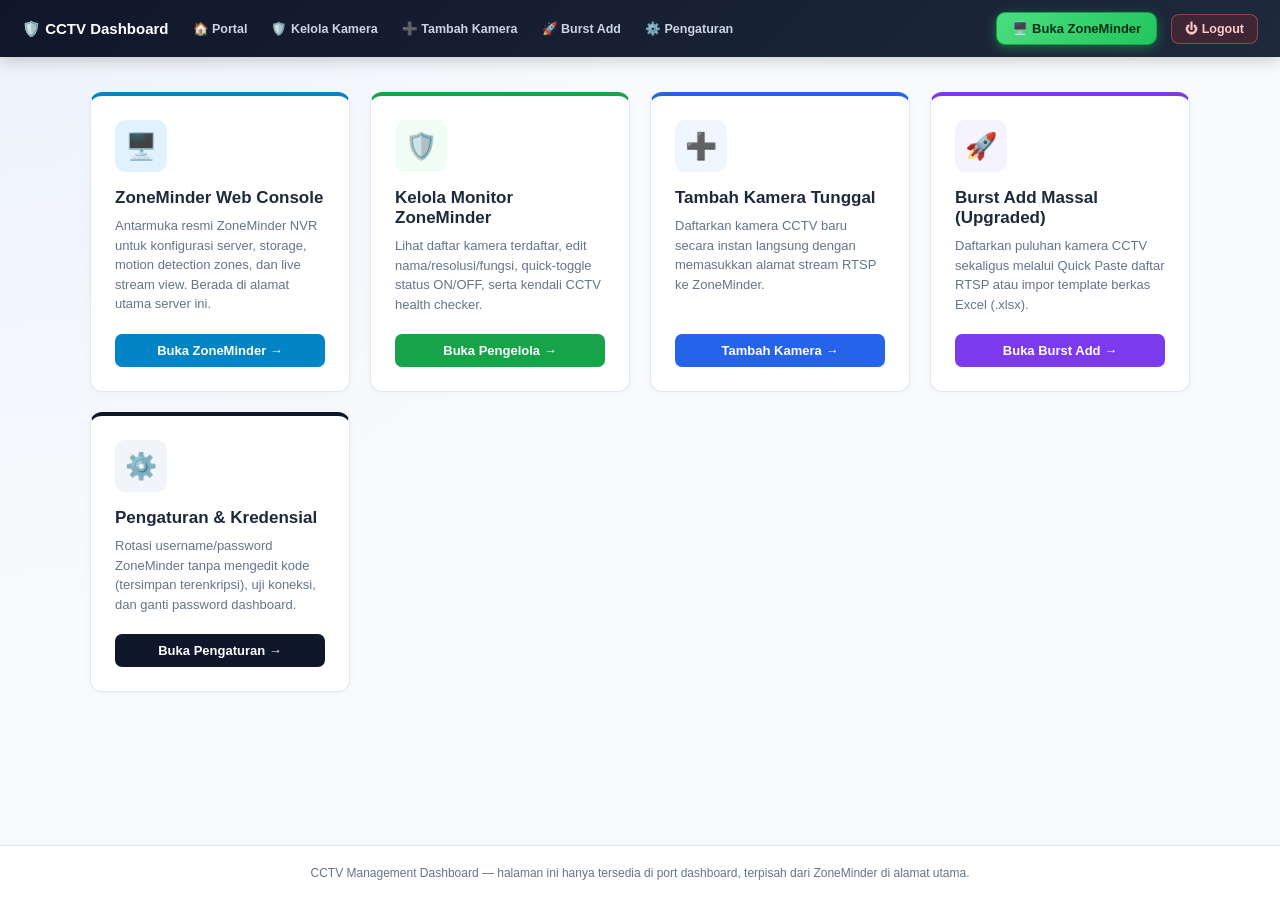
==== commit fc4a115e: "remove mosquitto" ====
--- a/html_dashboard/index.html
+++ b/html_dashboard/index.html
@@ -174,17 +174,7 @@
         <div class="btn-enter" style="background: #7c3aed;">Buka Burst Add &rarr;</div>
       </a>
 
-      <!-- Card 5: MQTT Live Log & Notification Center -->
-      <a href="log_display.html" class="portal-card" style="border-top-color: #d97706;">
-        <div>
-          <div class="icon" style="background: #fffbeb;">&#128225;</div>
-          <div class="title">Live MQTT Monitor Log</div>
-          <div class="desc">Pantau status online/offline CCTV secara real-time, atur delay interval checker, dan panduan notifikasi MQTT ke HP/device lain.</div>
-        </div>
-        <div class="btn-enter" style="background: #d97706;">Lihat Status MQTT &rarr;</div>
-      </a>
-
-      <!-- Card 6: Pengaturan Dashboard -->
+      <!-- Card 5: Pengaturan Dashboard -->
       <a href="/settings" class="portal-card" style="border-top-color: #0f172a;">
         <div>
           <div class="icon" style="background: #f1f5f9;">&#9881;&#65039;</div>
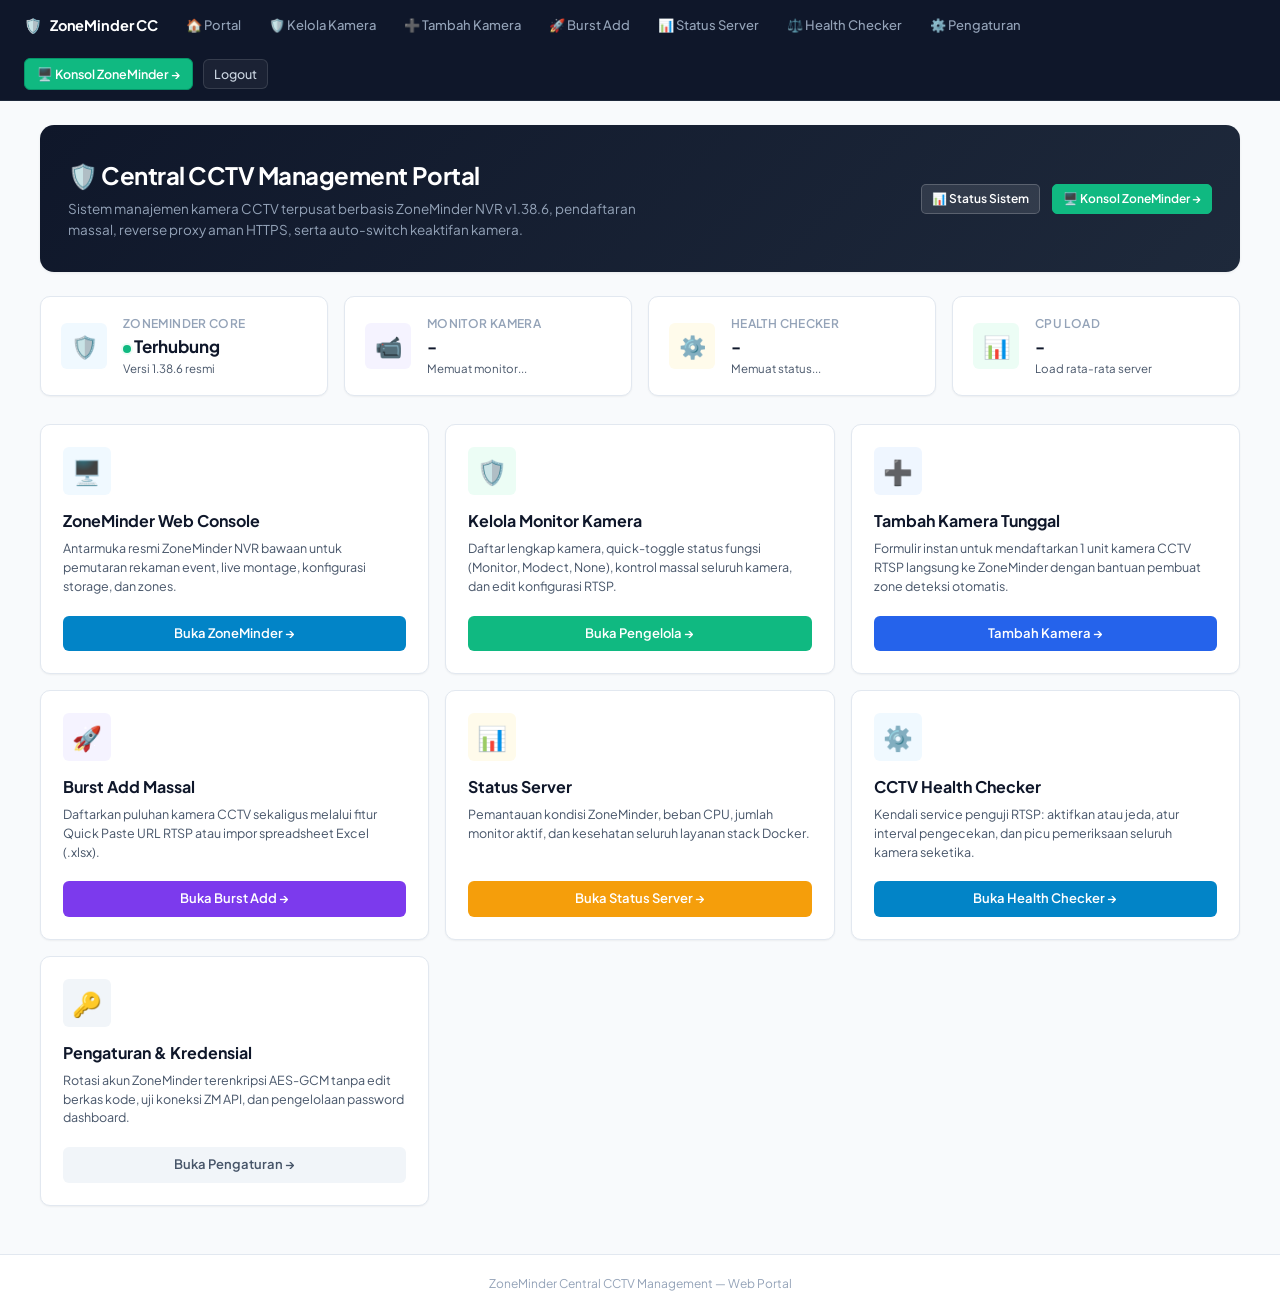
==== commit 5a1540a6: "update_with_latest_zoneminder" ====
--- a/html_dashboard/index.html
+++ b/html_dashboard/index.html
@@ -4,202 +4,326 @@
   <meta charset="UTF-8">
   <meta name="viewport" content="width=device-width, initial-scale=1.0">
   <title>ZoneMinder CCTV Management Portal</title>
+  <link rel="stylesheet" href="app_ui.css">
   <style>
-    * { box-sizing: border-box; margin: 0; padding: 0; }
-    :root {
-      --primary: #2563eb;
-      --primary-dark: #1d4ed8;
-      --success: #16a34a;
-      --danger: #dc2626;
-      --warning: #d97706;
-      --bg: #f8fafc;
-      --card: #ffffff;
-      --border: #e2e8f0;
-      --text: #1e293b;
-      --muted: #64748b;
-    }
-    body {
-      min-height: 100vh;
-      font-family: -apple-system, BlinkMacSystemFont, "Segoe UI", Roboto, "Helvetica Neue", Arial, sans-serif;
-      color: var(--text);
-      background: radial-gradient(circle at top left, rgba(37, 99, 235, 0.05), transparent 40%), var(--bg);
-      display: flex;
-      flex-direction: column;
-    }
-    header {
-      background: linear-gradient(135deg, #0f172a, #1e293b);
-      color: white;
-      padding: 30px 20px;
-      text-align: center;
-      box-shadow: 0 4px 15px rgba(0,0,0,0.08);
-    }
-    header h1 {
+    .portal-hero {
+      background: linear-gradient(135deg, #0f172a 0%, #1e293b 100%);
+      color: #ffffff;
+      padding: 32px 28px;
+      border-radius: var(--radius-lg);
+      margin-bottom: 24px;
+      display: flex;
+      align-items: center;
+      justify-content: space-between;
+      flex-wrap: wrap;
+      gap: 20px;
+      box-shadow: var(--shadow-sm);
+    }
+    .hero-title {
       font-size: 24px;
       font-weight: 700;
-      margin-bottom: 6px;
+      letter-spacing: -0.02em;
       display: flex;
       align-items: center;
-      justify-content: center;
       gap: 10px;
     }
-    header p {
-      font-size: 14px;
-      opacity: 0.85;
+    .hero-desc {
+      font-size: 13.5px;
       color: #94a3b8;
-    }
-    .container {
-      width: 100%;
-      max-width: 1140px;
-      margin: 0 auto;
-      padding: 35px 20px 50px;
-      flex: 1;
-    }
-    .portal-grid {
-      display: grid;
-      grid-template-columns: repeat(auto-fit, minmax(250px, 1fr));
-      gap: 20px;
+      margin-top: 6px;
+      max-width: 600px;
+      line-height: 1.5;
     }
     .portal-card {
-      min-height: 270px;
-      padding: 24px;
+      background: var(--bg-surface);
+      border: 1px solid var(--border);
+      border-radius: var(--radius-md);
+      padding: 22px;
       display: flex;
       flex-direction: column;
       justify-content: space-between;
       color: inherit;
       text-decoration: none;
-      background: var(--card);
-      border: 1px solid var(--border);
-      border-top: 4px solid var(--primary);
-      border-radius: 12px;
-      box-shadow: 0 2px 8px rgba(0,0,0,0.03);
-      transition: transform 0.2s, box-shadow 0.2s;
+      transition: var(--transition);
+      box-shadow: var(--shadow-xs);
     }
     .portal-card:hover {
-      transform: translateY(-4px);
-      box-shadow: 0 10px 25px rgba(0,0,0,0.08);
-    }
-    .icon {
-      width: 52px;
-      height: 52px;
-      margin-bottom: 16px;
+      transform: translateY(-3px);
+      box-shadow: var(--shadow-md);
+      border-color: var(--primary);
+    }
+    .card-icon {
+      width: 48px;
+      height: 48px;
+      border-radius: var(--radius-sm);
       display: flex;
       align-items: center;
       justify-content: center;
-      font-size: 26px;
-      border-radius: 10px;
-    }
-    .title {
-      font-size: 17px;
+      font-size: 24px;
+      margin-bottom: 14px;
+    }
+    .card-head-title {
+      font-size: 16px;
       font-weight: 700;
-      color: var(--text);
-      margin-bottom: 8px;
-    }
-    .desc {
-      font-size: 13px;
-      color: var(--muted);
+      color: var(--text-primary);
+      margin-bottom: 6px;
+    }
+    .card-head-desc {
+      font-size: 12.5px;
+      color: var(--text-secondary);
       line-height: 1.5;
       margin-bottom: 20px;
     }
-    .btn-enter {
+    .portal-btn {
       width: 100%;
-      padding: 9px 14px;
-      color: #fff;
-      background: var(--primary);
-      border-radius: 7px;
+      padding: 8px 14px;
+      border-radius: var(--radius-sm);
       font-size: 13px;
       font-weight: 600;
       text-align: center;
-      transition: filter 0.2s;
       display: flex;
       align-items: center;
       justify-content: center;
       gap: 6px;
-    }
-    .portal-card:hover .btn-enter { filter: brightness(1.1); }
-    footer {
-      text-align: center;
-      padding: 20px;
-      font-size: 12px;
-      color: var(--muted);
-      border-top: 1px solid var(--border);
-      background: #fff;
+      transition: var(--transition);
     }
   </style>
 </head>
 <body>
-  <!-- Header navigasi bersama: tautan ZoneMinder ditonjolkan + tombol logout -->
+  <!-- Header Navigasi Bersama -->
   <header id="dashHeader"></header>
 
   <div class="container">
-    <div class="portal-grid">
-      <!-- Card 1: Official ZoneMinder Web Console.
-           ZM berada di ALAMAT UTAMA server, jadi tautan disusun dari hostname
-           yang sedang dipakai (tanpa path /zm/ dan tanpa hardcode IP). -->
-      <a href="/zm/" target="_blank" rel="noopener" class="portal-card" id="zmCard" style="border-top-color: #0284c7;">
-        <div>
-          <div class="icon" style="background: #e0f2fe;">&#128421;&#65039;</div>
-          <div class="title">ZoneMinder Web Console</div>
-          <div class="desc">Antarmuka resmi ZoneMinder NVR untuk konfigurasi server, storage, motion detection zones, dan live stream view. Berada di alamat utama server ini.</div>
-        </div>
-        <div class="btn-enter" style="background: #0284c7;">Buka ZoneMinder &rarr;</div>
-      </a>
-
-      <!-- Card 2: ZoneMinder Camera Manager -->
-      <a href="zoneminder.html" class="portal-card" style="border-top-color: #16a34a;">
-        <div>
-          <div class="icon" style="background: #f0fdf4;">&#128737;&#65039;</div>
-          <div class="title">Kelola Monitor ZoneMinder</div>
-          <div class="desc">Lihat daftar kamera terdaftar, edit nama/resolusi/fungsi, quick-toggle status ON/OFF, serta kendali CCTV health checker.</div>
-        </div>
-        <div class="btn-enter" style="background: #16a34a;">Buka Pengelola &rarr;</div>
-      </a>
-
-      <!-- Card 3: Single Camera Add -->
-      <a href="add_camera.html" class="portal-card" style="border-top-color: #2563eb;">
-        <div>
-          <div class="icon" style="background: #eff6ff;">&#10133;</div>
-          <div class="title">Tambah Kamera Tunggal</div>
-          <div class="desc">Daftarkan kamera CCTV baru secara instan langsung dengan memasukkan alamat stream RTSP ke ZoneMinder.</div>
-        </div>
-        <div class="btn-enter" style="background: #2563eb;">Tambah Kamera &rarr;</div>
-      </a>
-
-      <!-- Card 4: Upgraded Burst Add -->
-      <a href="burst.html" class="portal-card" style="border-top-color: #7c3aed;">
-        <div>
-          <div class="icon" style="background: #f5f3ff;">&#128640;</div>
-          <div class="title">Burst Add Massal (Upgraded)</div>
-          <div class="desc">Daftarkan puluhan kamera CCTV sekaligus melalui Quick Paste daftar RTSP atau impor template berkas Excel (.xlsx).</div>
-        </div>
-        <div class="btn-enter" style="background: #7c3aed;">Buka Burst Add &rarr;</div>
-      </a>
-
-      <!-- Card 5: Pengaturan Dashboard -->
-      <a href="/settings" class="portal-card" style="border-top-color: #0f172a;">
-        <div>
-          <div class="icon" style="background: #f1f5f9;">&#9881;&#65039;</div>
-          <div class="title">Pengaturan &amp; Kredensial</div>
-          <div class="desc">Rotasi username/password ZoneMinder tanpa mengedit kode (tersimpan terenkripsi), uji koneksi, dan ganti password dashboard.</div>
-        </div>
-        <div class="btn-enter" style="background: #0f172a;">Buka Pengaturan &rarr;</div>
+    <!-- Hero Header -->
+    <div class="portal-hero">
+      <div>
+        <div class="hero-title">&#128737;&#65039; Central CCTV Management Portal</div>
+        <div class="hero-desc">
+          Sistem manajemen kamera CCTV terpusat berbasis ZoneMinder NVR v1.38.6, pendaftaran massal, reverse proxy aman HTTPS, serta auto-switch keaktifan kamera.
+        </div>
+      </div>
+      <div class="flex items-center gap-3">
+        <a href="/status.html" class="btn btn-secondary btn-sm" style="color: #ffffff; background: rgba(255,255,255,0.1); border-color: rgba(255,255,255,0.2);">
+          &#128202; Status Sistem
+        </a>
+        <a id="zmHeroBtn" href="/zm/" target="_blank" rel="noopener" class="btn btn-success btn-sm">
+          &#128421;&#65039; Konsol ZoneMinder &rarr;
+        </a>
+      </div>
+    </div>
+
+    <!-- Quick Stats Ribbon -->
+    <div class="grid grid-4" style="margin-bottom: 28px;">
+      <div class="stat-box">
+        <div class="stat-icon stat-icon--info">&#128737;&#65039;</div>
+        <div class="stat-content">
+          <div class="stat-label">ZoneMinder Core</div>
+          <div class="stat-value" id="valZmStatus" style="font-size: 17px;"><span class="status-dot online"></span> Terhubung</div>
+          <div class="stat-desc" id="valZmVer">Versi 1.38.6 resmi</div>
+        </div>
+      </div>
+
+      <div class="stat-box">
+        <div class="stat-icon stat-icon--purple">&#128249;</div>
+        <div class="stat-content">
+          <div class="stat-label">Monitor Kamera</div>
+          <div class="stat-value" id="valCamCount" style="font-size: 17px;">-</div>
+          <div class="stat-desc" id="valCamDesc">Memuat monitor...</div>
+        </div>
+      </div>
+
+      <div class="stat-box">
+        <div class="stat-icon stat-icon--warning">&#9881;&#65039;</div>
+        <div class="stat-content">
+          <div class="stat-label">Health Checker</div>
+          <div class="stat-value" id="valCheckerStatus" style="font-size: 17px;">-</div>
+          <div class="stat-desc" id="valCheckerDesc">Memuat status...</div>
+        </div>
+      </div>
+
+      <div class="stat-box">
+        <div class="stat-icon stat-icon--success">&#128202;</div>
+        <div class="stat-content">
+          <div class="stat-label">CPU Load</div>
+          <div class="stat-value" id="valCpuLoad" style="font-size: 17px;">-</div>
+          <div class="stat-desc">Load rata-rata server</div>
+        </div>
+      </div>
+    </div>
+
+    <!-- Main Navigation Grid -->
+    <div class="grid grid-3">
+      <!-- Card 1: ZoneMinder Web Console -->
+      <a href="/zm/" target="_blank" rel="noopener" class="portal-card" id="zmCard">
+        <div>
+          <div class="card-icon stat-icon--info">&#128421;&#65039;</div>
+          <div class="card-head-title">ZoneMinder Web Console</div>
+          <div class="card-head-desc">
+            Antarmuka resmi ZoneMinder NVR bawaan untuk pemutaran rekaman event, live montage, konfigurasi storage, dan zones.
+          </div>
+        </div>
+        <div class="portal-btn btn-info">
+          Buka ZoneMinder &rarr;
+        </div>
+      </a>
+
+      <!-- Card 2: Kelola Monitor -->
+      <a href="zoneminder.html" class="portal-card">
+        <div>
+          <div class="card-icon stat-icon--success">&#128737;&#65039;</div>
+          <div class="card-head-title">Kelola Monitor Kamera</div>
+          <div class="card-head-desc">
+            Daftar lengkap kamera, quick-toggle status fungsi (Monitor, Modect, None), kontrol massal seluruh kamera, dan edit konfigurasi RTSP.
+          </div>
+        </div>
+        <div class="portal-btn btn-success">
+          Buka Pengelola &rarr;
+        </div>
+      </a>
+
+      <!-- Card 3: Tambah Kamera Tunggal -->
+      <a href="add_camera.html" class="portal-card">
+        <div>
+          <div class="card-icon stat-icon--primary">&#10133;</div>
+          <div class="card-head-title">Tambah Kamera Tunggal</div>
+          <div class="card-head-desc">
+            Formulir instan untuk mendaftarkan 1 unit kamera CCTV RTSP langsung ke ZoneMinder dengan bantuan pembuat zone deteksi otomatis.
+          </div>
+        </div>
+        <div class="portal-btn btn-primary">
+          Tambah Kamera &rarr;
+        </div>
+      </a>
+
+      <!-- Card 4: Burst Add Massal -->
+      <a href="burst.html" class="portal-card">
+        <div>
+          <div class="card-icon stat-icon--purple">&#128640;</div>
+          <div class="card-head-title">Burst Add Massal</div>
+          <div class="card-head-desc">
+            Daftarkan puluhan kamera CCTV sekaligus melalui fitur Quick Paste URL RTSP atau impor spreadsheet Excel (.xlsx).
+          </div>
+        </div>
+        <div class="portal-btn btn-purple">
+          Buka Burst Add &rarr;
+        </div>
+      </a>
+
+      <!-- Card 5: Status Server (dipisah dari Health Checker) -->
+      <a href="status.html" class="portal-card">
+        <div>
+          <div class="card-icon stat-icon--warning">&#128202;</div>
+          <div class="card-head-title">Status Server</div>
+          <div class="card-head-desc">
+            Pemantauan kondisi ZoneMinder, beban CPU, jumlah monitor aktif, dan kesehatan seluruh layanan stack Docker.
+          </div>
+        </div>
+        <div class="portal-btn btn-warning">
+          Buka Status Server &rarr;
+        </div>
+      </a>
+
+      <!-- Card 6: CCTV Health Checker (halaman terpisah) -->
+      <a href="checker.html" class="portal-card">
+        <div>
+          <div class="card-icon stat-icon--info">&#9881;&#65039;</div>
+          <div class="card-head-title">CCTV Health Checker</div>
+          <div class="card-head-desc">
+            Kendali service penguji RTSP: aktifkan atau jeda, atur interval pengecekan, dan picu pemeriksaan seluruh kamera seketika.
+          </div>
+        </div>
+        <div class="portal-btn btn-info">
+          Buka Health Checker &rarr;
+        </div>
+      </a>
+
+      <!-- Card 6: Pengaturan & Kredensial -->
+      <a href="/settings" class="portal-card">
+        <div>
+          <div class="card-icon stat-icon--neutral">&#128273;</div>
+          <div class="card-head-title">Pengaturan &amp; Kredensial</div>
+          <div class="card-head-desc">
+            Rotasi akun ZoneMinder terenkripsi AES-GCM tanpa edit berkas kode, uji koneksi ZM API, dan pengelolaan password dashboard.
+          </div>
+        </div>
+        <div class="portal-btn btn-secondary">
+          Buka Pengaturan &rarr;
+        </div>
       </a>
     </div>
   </div>
 
-  <footer>
-    CCTV Management Dashboard &mdash; halaman ini hanya tersedia di port dashboard,
-    terpisah dari ZoneMinder di alamat utama.
+  <footer class="page-footer">
+    ZoneMinder Central CCTV Management &mdash; Web Portal
   </footer>
 
   <script src="app_shell.js"></script>
   <script>
-    // Tautan ZoneMinder mengikuti hostname yang sedang dipakai, sehingga tidak
-    // ada alamat/IP yang perlu diubah saat server berpindah jaringan.
     (function () {
-      var card = document.getElementById('zmCard');
-      if (card) {
-        card.href = window.location.protocol + '//' + window.location.hostname + '/zm/';
+      const zmUrl = window.location.protocol + '//' + window.location.hostname + '/zm/';
+      const card = document.getElementById('zmCard');
+      const heroBtn = document.getElementById('zmHeroBtn');
+      if (card) card.href = zmUrl;
+      if (heroBtn) heroBtn.href = zmUrl;
+
+      // Load Quick Stats
+      async function loadQuickStats() {
+        // ZM Health
+        try {
+          const res = await fetch('/api/zm/health.json');
+          const data = await res.json();
+          if (res.ok && data.connected) {
+            document.getElementById('valZmStatus').innerHTML = '<span class="status-dot online"></span> Terhubung';
+            document.getElementById('valZmVer').textContent = `Versi: ${data.version || '1.38.6'}`;
+          } else {
+            document.getElementById('valZmStatus').innerHTML = '<span class="status-dot offline"></span> Masalah Auth';
+          }
+        } catch (e) {}
+
+        // Monitors
+        try {
+          const res = await fetch('/api/zm/monitors.json');
+          if (res.ok) {
+            const data = await res.json();
+            const total = (data.monitors || []).length;
+            let on = 0;
+            (data.monitors || []).forEach(m => {
+              const mon = m.Monitor || m;
+              if (!mon) return;
+              if (mon.Deleted == 1 || mon.Deleted == '1' || mon.Deleted === true) return;
+              if ((mon.Capturing || 'None') !== 'None') on++;
+            });
+            document.getElementById('valCamCount').textContent = `${total} Kamera`;
+            document.getElementById('valCamDesc').textContent = `${on} Aktif · ${total - on} Mati`;
+          }
+        } catch (e) {}
+
+        // Checker
+        try {
+          const res = await fetch('/api/checker/config');
+          if (res.ok) {
+            const cfg = await res.json();
+            const isRun = Boolean(cfg.enabled);
+            document.getElementById('valCheckerStatus').innerHTML = isRun
+              ? '<span class="status-dot online pulse"></span> Running'
+              : '<span class="status-dot offline"></span> Paused';
+            document.getElementById('valCheckerDesc').textContent = `Interval: ${cfg.interval || 600}s`;
+          }
+        } catch (e) {}
+
+        // CPU
+        try {
+          const res = await fetch('/api/zm/host/getLoad.json');
+          if (res.ok) {
+            const data = await res.json();
+            if (data && data.load) {
+              document.getElementById('valCpuLoad').textContent = `${data.load[0]} | ${data.load[1]}`;
+            }
+          }
+        } catch (e) {}
       }
+
+      loadQuickStats();
     })();
   </script>
 </body>
--- a/html_dashboard/app_ui.css
+++ b/html_dashboard/app_ui.css
@@ -0,0 +1,784 @@
+/* ==========================================================================
+ * app_ui.css - Sistem Desain Minimalis & Modern untuk CCTV Management
+ * Bersih, Elegan, Responsif, dan Ringan.
+ * ========================================================================== */
+
+@import url('https://fonts.googleapis.com/css2?family=Plus+Jakarta+Sans:wght@400;500;600;700&family=JetBrains+Mono:wght@400;500&display=swap');
+
+:root {
+  --font-sans: 'Plus Jakarta Sans', -apple-system, BlinkMacSystemFont, "Segoe UI", Roboto, "Helvetica Neue", Arial, sans-serif;
+  --font-mono: 'JetBrains Mono', ui-monospace, SFMono-Regular, Consolas, monospace;
+
+  /* Neutrals */
+  --bg-page: #f8fafc;
+  --bg-surface: #ffffff;
+  --bg-surface-alt: #f1f5f9;
+  --bg-surface-hover: #f8fafc;
+  
+  --border: #e2e8f0;
+  --border-focus: #3b82f6;
+  --border-strong: #cbd5e1;
+
+  --text-primary: #0f172a;
+  --text-secondary: #475569;
+  --text-muted: #94a3b8;
+  --text-white: #ffffff;
+
+  /* Brand / Primary */
+  --primary: #2563eb;
+  --primary-hover: #1d4ed8;
+  --primary-soft: #eff6ff;
+  --primary-text: #1d4ed8;
+
+  /* Accents */
+  --success: #10b981;
+  --success-soft: #ecfdf5;
+  --success-text: #065f46;
+
+  --warning: #f59e0b;
+  --warning-soft: #fffbeb;
+  --warning-text: #92400e;
+
+  --danger: #ef4444;
+  --danger-soft: #fef2f2;
+  --danger-text: #991b1b;
+
+  --info: #0284c7;
+  --info-soft: #f0f9ff;
+  --info-text: #0369a1;
+
+  /* Shadows */
+  --shadow-xs: 0 1px 2px 0 rgba(0, 0, 0, 0.05);
+  --shadow-sm: 0 1px 3px 0 rgba(0, 0, 0, 0.06), 0 1px 2px -1px rgba(0, 0, 0, 0.04);
+  --shadow-md: 0 4px 6px -1px rgba(0, 0, 0, 0.07), 0 2px 4px -2px rgba(0, 0, 0, 0.05);
+  --shadow-lg: 0 10px 15px -3px rgba(0, 0, 0, 0.08), 0 4px 6px -4px rgba(0, 0, 0, 0.04);
+
+  /* Radius */
+  --radius-sm: 6px;
+  --radius-md: 10px;
+  --radius-lg: 14px;
+  --radius-full: 9999px;
+
+  /* Transitions */
+  --transition: all 0.18s cubic-bezier(0.4, 0, 0.2, 1);
+}
+
+/* Reset */
+*, *::before, *::after {
+  box-sizing: border-box;
+  margin: 0;
+  padding: 0;
+}
+
+body {
+  font-family: var(--font-sans);
+  background-color: var(--bg-page);
+  color: var(--text-primary);
+  line-height: 1.5;
+  -webkit-font-smoothing: antialiased;
+  min-height: 100vh;
+  display: flex;
+  flex-direction: column;
+}
+
+/* Layout Container */
+.container {
+  width: 100%;
+  max-width: 1240px;
+  margin: 0 auto;
+  padding: 24px 20px 48px;
+  flex: 1;
+}
+
+.container-fluid {
+  width: 100%;
+  padding: 20px 24px 40px;
+  flex: 1;
+}
+
+/* Typography Helpers */
+h1, h2, h3, h4, h5 {
+  font-weight: 700;
+  color: var(--text-primary);
+  letter-spacing: -0.02em;
+}
+
+.mono {
+  font-family: var(--font-mono);
+}
+
+.text-sm { font-size: 13px; }
+.text-xs { font-size: 11.5px; }
+.text-muted { color: var(--text-muted); }
+.text-secondary { color: var(--text-secondary); }
+.font-semibold { font-weight: 600; }
+.font-bold { font-weight: 700; }
+
+/* Grid & Flex */
+.flex { display: flex; }
+.items-center { align-items: center; }
+.justify-between { justify-content: space-between; }
+.justify-center { justify-content: center; }
+.flex-wrap { flex-wrap: wrap; }
+.gap-1 { gap: 4px; }
+.gap-2 { gap: 8px; }
+.gap-3 { gap: 12px; }
+.gap-4 { gap: 16px; }
+.gap-6 { gap: 24px; }
+.flex-1 { flex: 1; }
+
+.grid { display: grid; gap: 16px; }
+.grid-2 { grid-template-columns: repeat(2, minmax(0, 1fr)); }
+.grid-3 { grid-template-columns: repeat(3, minmax(0, 1fr)); }
+.grid-4 { grid-template-columns: repeat(4, minmax(0, 1fr)); }
+@media (max-width: 992px) {
+  .grid-4 { grid-template-columns: repeat(2, minmax(0, 1fr)); }
+  .grid-3 { grid-template-columns: 1fr; }
+  .grid-2 { grid-template-columns: 1fr; }
+}
+@media (max-width: 640px) {
+  .grid-4 { grid-template-columns: 1fr; }
+}
+
+/* Cards */
+.card {
+  background: var(--bg-surface);
+  border: 1px solid var(--border);
+  border-radius: var(--radius-md);
+  box-shadow: var(--shadow-xs);
+  transition: var(--transition);
+  position: relative;
+  overflow: hidden;
+}
+
+.card-header {
+  padding: 16px 20px;
+  border-bottom: 1px solid var(--border);
+  display: flex;
+  align-items: center;
+  justify-content: space-between;
+  gap: 12px;
+  background-color: var(--bg-surface);
+}
+
+.card-title {
+  font-size: 15px;
+  font-weight: 700;
+  color: var(--text-primary);
+  display: flex;
+  align-items: center;
+  gap: 8px;
+}
+
+.card-subtitle {
+  font-size: 12.5px;
+  color: var(--text-muted);
+  margin-top: 2px;
+  font-weight: 400;
+}
+
+.card-body {
+  padding: 20px;
+}
+
+.card-footer {
+  padding: 14px 20px;
+  border-top: 1px solid var(--border);
+  background: var(--bg-surface-hover);
+  display: flex;
+  align-items: center;
+  justify-content: space-between;
+}
+
+/* Buttons */
+.btn {
+  display: inline-flex;
+  align-items: center;
+  justify-content: center;
+  gap: 7px;
+  font-family: var(--font-sans);
+  font-size: 13px;
+  font-weight: 600;
+  padding: 8px 16px;
+  border-radius: var(--radius-sm);
+  border: 1px solid transparent;
+  cursor: pointer;
+  text-decoration: none;
+  white-space: nowrap;
+  transition: var(--transition);
+  background: var(--bg-surface);
+  color: var(--text-primary);
+}
+
+.btn:disabled, .btn.disabled {
+  opacity: 0.55;
+  cursor: not-allowed;
+  pointer-events: none;
+}
+
+.btn-primary {
+  background: var(--primary);
+  color: var(--text-white);
+  border-color: var(--primary);
+}
+.btn-primary:hover {
+  background: var(--primary-hover);
+  border-color: var(--primary-hover);
+  box-shadow: 0 2px 8px rgba(37, 99, 235, 0.25);
+}
+
+.btn-secondary {
+  background: var(--bg-surface-alt);
+  color: var(--text-secondary);
+  border-color: var(--border);
+}
+.btn-secondary:hover {
+  background: var(--border);
+  color: var(--text-primary);
+}
+
+.btn-outline {
+  background: transparent;
+  color: var(--text-secondary);
+  border-color: var(--border-strong);
+}
+.btn-outline:hover {
+  background: var(--bg-surface-hover);
+  color: var(--text-primary);
+  border-color: var(--text-secondary);
+}
+
+.btn-success {
+  background: var(--success);
+  color: var(--text-white);
+  border-color: var(--success);
+}
+.btn-success:hover {
+  background: #059669;
+  border-color: #059669;
+  box-shadow: 0 2px 8px rgba(16, 185, 129, 0.25);
+}
+
+.btn-warning {
+  background: var(--warning);
+  color: var(--text-white);
+  border-color: var(--warning);
+}
+.btn-warning:hover {
+  background: #d97706;
+  border-color: #d97706;
+}
+
+.btn-danger {
+  background: var(--danger);
+  color: var(--text-white);
+  border-color: var(--danger);
+}
+.btn-danger:hover {
+  background: #dc2626;
+  border-color: #dc2626;
+}
+
+.btn-sm {
+  padding: 5px 10px;
+  font-size: 12px;
+  border-radius: 5px;
+}
+
+.btn-lg {
+  padding: 11px 22px;
+  font-size: 14.5px;
+  border-radius: var(--radius-md);
+}
+
+.btn-icon {
+  width: 32px;
+  height: 32px;
+  padding: 0;
+  border-radius: var(--radius-sm);
+  display: inline-flex;
+  align-items: center;
+  justify-content: center;
+}
+
+/* Forms */
+.form-group {
+  margin-bottom: 16px;
+  display: flex;
+  flex-direction: column;
+}
+
+.form-group:last-child {
+  margin-bottom: 0;
+}
+
+.form-label {
+  display: block;
+  font-size: 12.5px;
+  font-weight: 600;
+  color: var(--text-primary);
+  margin-bottom: 6px;
+}
+
+.form-control, .form-select {
+  width: 100%;
+  height: 38px;
+  padding: 0 12px;
+  font-family: var(--font-sans);
+  font-size: 13.5px;
+  color: var(--text-primary);
+  background-color: var(--bg-surface);
+  border: 1px solid var(--border);
+  border-radius: var(--radius-sm);
+  outline: none;
+  transition: var(--transition);
+}
+
+textarea.form-control {
+  height: auto;
+  min-height: 85px;
+  padding: 10px 12px;
+  line-height: 1.5;
+  resize: vertical;
+}
+
+.form-control:focus, .form-select:focus {
+  border-color: var(--border-focus);
+  box-shadow: 0 0 0 3px rgba(59, 130, 246, 0.15);
+}
+
+.form-control[readonly], .form-control:disabled {
+  background-color: var(--bg-surface-alt);
+  color: var(--text-muted);
+  cursor: not-allowed;
+}
+
+.form-hint {
+  font-size: 11.5px;
+  color: var(--text-muted);
+  margin-top: 5px;
+  line-height: 1.4;
+}
+
+.checkbox-label {
+  display: inline-flex;
+  align-items: center;
+  gap: 8px;
+  font-size: 13px;
+  font-weight: 500;
+  color: var(--text-primary);
+  cursor: pointer;
+  user-select: none;
+}
+
+.checkbox-label input[type="checkbox"] {
+  width: 16px;
+  height: 16px;
+  accent-color: var(--primary);
+  cursor: pointer;
+}
+
+/* Badges */
+.badge {
+  display: inline-flex;
+  align-items: center;
+  gap: 5px;
+  padding: 3px 9px;
+  font-size: 11.5px;
+  font-weight: 600;
+  border-radius: var(--radius-full);
+  line-height: 1.3;
+}
+
+.badge-primary { background: var(--primary-soft); color: var(--primary-text); }
+.badge-success { background: var(--success-soft); color: var(--success-text); }
+.badge-warning { background: var(--warning-soft); color: var(--warning-text); }
+.badge-danger  { background: var(--danger-soft);  color: var(--danger-text); }
+.badge-info    { background: var(--info-soft);    color: var(--info-text); }
+.badge-neutral { background: var(--bg-surface-alt); color: var(--text-secondary); border: 1px solid var(--border); }
+
+/* Status Dot Indicators */
+.status-dot {
+  width: 8px;
+  height: 8px;
+  border-radius: 50%;
+  display: inline-block;
+  background: var(--text-muted);
+  position: relative;
+}
+
+.status-dot.online {
+  background: var(--success);
+  box-shadow: 0 0 0 2px var(--success-soft);
+}
+
+.status-dot.pulse {
+  animation: pulse-dot 2s infinite;
+}
+
+@keyframes pulse-dot {
+  0% { box-shadow: 0 0 0 0 rgba(16, 185, 129, 0.6); }
+  70% { box-shadow: 0 0 0 6px rgba(16, 185, 129, 0); }
+  100% { box-shadow: 0 0 0 0 rgba(16, 185, 129, 0); }
+}
+
+.status-dot.offline {
+  background: var(--danger);
+}
+
+/* Tables */
+.table-responsive {
+  width: 100%;
+  overflow-x: auto;
+  border: 1px solid var(--border);
+  border-radius: var(--radius-md);
+  background: var(--bg-surface);
+}
+
+.table {
+  width: 100%;
+  border-collapse: collapse;
+  text-align: left;
+  font-size: 13px;
+}
+
+.table th {
+  background: var(--bg-surface-alt);
+  color: var(--text-secondary);
+  font-weight: 600;
+  font-size: 11.5px;
+  text-transform: uppercase;
+  letter-spacing: 0.04em;
+  padding: 11px 16px;
+  border-bottom: 1px solid var(--border);
+  white-space: nowrap;
+}
+
+.table td {
+  padding: 12px 16px;
+  border-bottom: 1px solid var(--border);
+  color: var(--text-primary);
+  vertical-align: middle;
+}
+
+.table tr:last-child td {
+  border-bottom: none;
+}
+
+.table tbody tr {
+  transition: background-color 0.15s;
+}
+
+.table tbody tr:hover {
+  background-color: var(--bg-surface-hover);
+}
+
+/* Metric / Stat Box */
+.stat-box {
+  background: var(--bg-surface);
+  border: 1px solid var(--border);
+  border-radius: var(--radius-md);
+  padding: 18px 20px;
+  box-shadow: var(--shadow-xs);
+  display: flex;
+  align-items: center;
+  gap: 16px;
+  transition: var(--transition);
+}
+
+.stat-box:hover {
+  box-shadow: var(--shadow-sm);
+  border-color: var(--border-strong);
+}
+
+.stat-icon {
+  width: 46px;
+  height: 46px;
+  border-radius: var(--radius-sm);
+  display: flex;
+  align-items: center;
+  justify-content: center;
+  font-size: 22px;
+  flex-shrink: 0;
+}
+
+.stat-content {
+  flex: 1;
+  min-width: 0;
+}
+
+.stat-label {
+  font-size: 12px;
+  color: var(--text-muted);
+  font-weight: 600;
+  text-transform: uppercase;
+  letter-spacing: 0.03em;
+  margin-bottom: 3px;
+}
+
+.stat-value {
+  font-size: 22px;
+  font-weight: 700;
+  color: var(--text-primary);
+  line-height: 1.2;
+}
+
+.stat-desc {
+  font-size: 11.5px;
+  color: var(--text-secondary);
+  margin-top: 4px;
+}
+
+/* Toast Notification System */
+.toast-container {
+  position: fixed;
+  bottom: 24px;
+  right: 24px;
+  z-index: 9999;
+  display: flex;
+  flex-direction: column;
+  gap: 10px;
+  pointer-events: none;
+}
+
+.toast {
+  pointer-events: auto;
+  min-width: 300px;
+  max-width: 450px;
+  background: #0f172a;
+  color: #f8fafc;
+  padding: 12px 16px;
+  border-radius: var(--radius-md);
+  box-shadow: var(--shadow-lg);
+  display: flex;
+  align-items: flex-start;
+  gap: 12px;
+  font-size: 13px;
+  border: 1px solid #334155;
+  animation: slideInRight 0.25s cubic-bezier(0.16, 1, 0.3, 1);
+  transition: opacity 0.2s, transform 0.2s;
+}
+
+.toast.toast-success { border-left: 4px solid var(--success); }
+.toast.toast-error   { border-left: 4px solid var(--danger); }
+.toast.toast-warning { border-left: 4px solid var(--warning); }
+.toast.toast-info    { border-left: 4px solid var(--info); }
+
+.toast-content {
+  flex: 1;
+}
+
+.toast-title {
+  font-weight: 600;
+  font-size: 13px;
+  margin-bottom: 2px;
+}
+
+.toast-msg {
+  font-size: 12px;
+  color: #cbd5e1;
+  line-height: 1.4;
+}
+
+.toast-close {
+  background: none;
+  border: none;
+  color: #94a3b8;
+  cursor: pointer;
+  font-size: 16px;
+  padding: 0 4px;
+  line-height: 1;
+}
+.toast-close:hover { color: #ffffff; }
+
+@keyframes slideInRight {
+  from { transform: translateX(100%); opacity: 0; }
+  to { transform: translateX(0); opacity: 1; }
+}
+
+/* Modals */
+.modal-backdrop {
+  position: fixed;
+  inset: 0;
+  background: rgba(15, 23, 42, 0.6);
+  backdrop-filter: blur(4px);
+  z-index: 1000;
+  display: flex;
+  align-items: center;
+  justify-content: center;
+  padding: 20px;
+  opacity: 0;
+  pointer-events: none;
+  transition: opacity 0.2s ease;
+}
+
+.modal-backdrop.active {
+  opacity: 1;
+  pointer-events: auto;
+}
+
+.modal-dialog {
+  background: var(--bg-surface);
+  border: 1px solid var(--border);
+  border-radius: var(--radius-lg);
+  box-shadow: var(--shadow-lg);
+  width: 100%;
+  max-width: 600px;
+  max-height: 90vh;
+  display: flex;
+  flex-direction: column;
+  overflow: hidden;
+  transform: scale(0.96);
+  transition: transform 0.2s cubic-bezier(0.16, 1, 0.3, 1);
+}
+
+.modal-backdrop.active .modal-dialog {
+  transform: scale(1);
+}
+
+.modal-header {
+  padding: 16px 22px;
+  border-bottom: 1px solid var(--border);
+  display: flex;
+  align-items: center;
+  justify-content: space-between;
+}
+
+.modal-body {
+  padding: 22px;
+  overflow-y: auto;
+  flex: 1;
+}
+
+.modal-footer {
+  padding: 14px 22px;
+  border-top: 1px solid var(--border);
+  background: var(--bg-surface-hover);
+  display: flex;
+  justify-content: flex-end;
+  gap: 10px;
+}
+
+/* Terminal / Log Output Box */
+.terminal-box {
+  background: #090d16;
+  color: #38bdf8;
+  font-family: var(--font-mono);
+  font-size: 12px;
+  line-height: 1.6;
+  padding: 14px 16px;
+  border-radius: var(--radius-sm);
+  border: 1px solid #1e293b;
+  max-height: 220px;
+  overflow-y: auto;
+}
+
+.terminal-line { margin-bottom: 4px; }
+.terminal-line.success { color: #34d399; }
+.terminal-line.error   { color: #f87171; }
+.terminal-line.warning { color: #fbbf24; }
+.terminal-line.muted   { color: #64748b; }
+
+/* Navigation Bar Overrides (from app_shell.js) */
+.dash-hdr {
+  background: #0f172a;
+  border-bottom: 1px solid #1e293b;
+}
+
+/* --------------------------------------------------------------------------
+ * Komponen bersama (dipromosikan dari halaman-halaman supaya tidak duplikat)
+ * -------------------------------------------------------------------------- */
+
+/* Aksen ungu untuk ikon stat (monitor kamera) */
+:root {
+  --purple: #7c3aed;
+  --purple-soft: #f5f3ff;
+}
+
+/* Ikon stat dengan palet aksen standar — ganti inline style="background:..;color:.." */
+.stat-icon--info    { background: var(--info-soft);    color: var(--info); }
+.stat-icon--success { background: var(--success-soft); color: var(--success); }
+.stat-icon--warning { background: var(--warning-soft); color: var(--warning); }
+.stat-icon--purple  { background: var(--purple-soft);  color: var(--purple); }
+.stat-icon--primary { background: var(--primary-soft); color: var(--primary); }
+.stat-icon--neutral { background: var(--bg-surface-alt); color: var(--text-primary); }
+
+.btn-info {
+  background: var(--info);
+  color: var(--text-white);
+  border-color: var(--info);
+}
+.btn-info:hover {
+  background: #0369a1;
+  border-color: #0369a1;
+}
+
+.btn-purple {
+  background: var(--purple);
+  color: var(--text-white);
+  border-color: var(--purple);
+}
+.btn-purple:hover {
+  background: #6d28d9;
+  border-color: #6d28d9;
+}
+
+/* Tombol preset kecil (health checker interval) */
+.preset-btn {
+  font-size: 11.5px;
+  font-weight: 600;
+  padding: 5px 11px;
+  border-radius: var(--radius-full);
+  border: 1px solid var(--border);
+  background: var(--bg-surface-alt);
+  color: var(--text-secondary);
+  cursor: pointer;
+  transition: var(--transition);
+}
+.preset-btn:hover {
+  border-color: var(--primary);
+  color: var(--primary-text);
+  background: var(--primary-soft);
+}
+
+/* Panel lembut / blok ter sorot (triad-card, panel-block) */
+.panel-soft {
+  background: var(--bg-surface-alt);
+  border: 1px solid var(--border);
+  border-radius: var(--radius-md);
+  padding: 16px;
+}
+
+/* Pembatas horizontal di dalam card-body */
+.form-divider {
+  border-top: 1px solid var(--border);
+  padding-top: 16px;
+  margin-top: 16px;
+}
+
+/* Baris tabel kamera nonaktif */
+.row-disabled {
+  background: var(--bg-surface-hover);
+}
+.row-disabled td {
+  opacity: 0.75;
+}
+
+/* Header tabel sticky untuk tabel panjang */
+.table-sticky th {
+  position: sticky;
+  top: 0;
+  z-index: 2;
+  background: var(--bg-surface-alt);
+}
+
+/* Footer */
+footer.page-footer {
+  text-align: center;
+  padding: 20px;
+  font-size: 12px;
+  color: var(--text-muted);
+  border-top: 1px solid var(--border);
+  background: var(--bg-surface);
+  margin-top: auto;
+}
